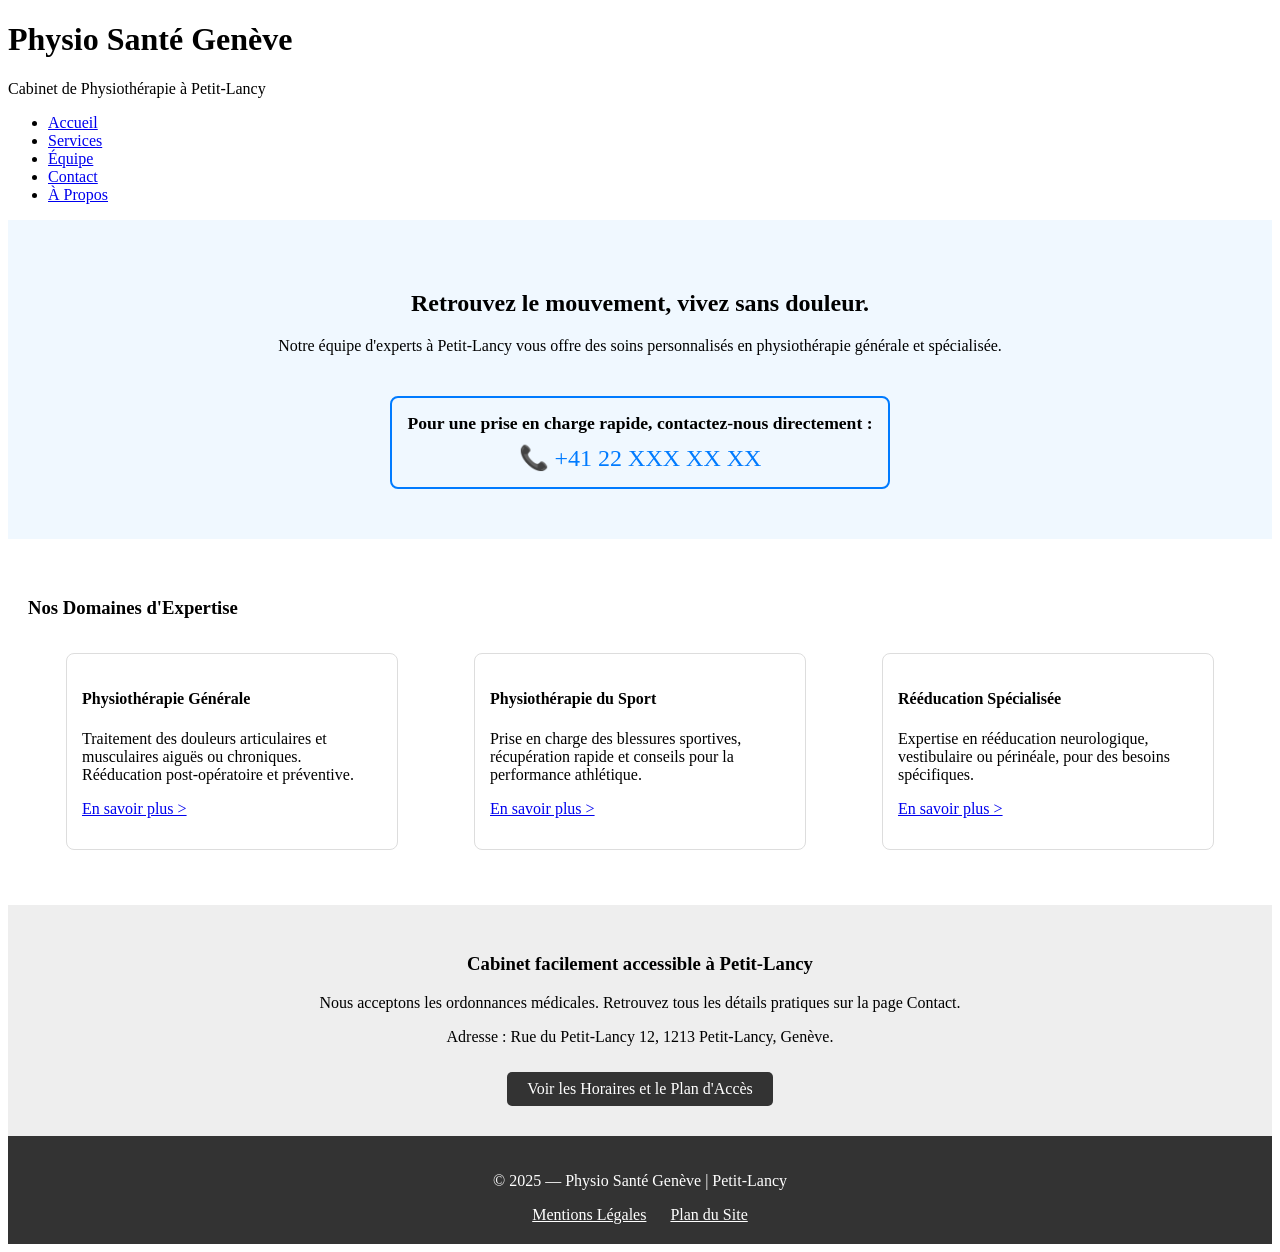
==== index.html @ c1d7fdf4 "création des première page" ====
<!DOCTYPE html>
<html lang="fr">
<head>
  <meta charset="utf-8" />
  <meta name="viewport" content="width=device-width,initial-scale=1" />
  <title>Cabinet Physiothérapie Petit-Lancy - Votre bien-être</title>
  <!-- Lier un fichier CSS : <link rel="stylesheet" href="styles.css"> -->
</head>
<body>
  <header>
    <div class="logo">
      <h1>Physio Santé Genève</h1>
      <p>Cabinet de Physiothérapie à Petit-Lancy</p>
    </div>
    <nav aria-label="Navigation principale">
      <ul>
        <li><a href="index.html">Accueil</a></li>
        <li><a href="services.html">Services</a></li>
        <li><a href="equipe.html">Équipe</a></li>
        <li><a href="contact.html">Contact</a></li>
        <li><a href="apropos.html">À Propos</a></li>
      </ul>
    </nav> 
  </header>

  <main>
    <!-- Section 1: Héro (Accroche principale et Contact) -->
    <section id="hero" style="background-color: #f0f8ff; padding: 50px 20px; text-align: center;">
      <h2>Retrouvez le mouvement, vivez sans douleur.</h2>
      <p>Notre équipe d'experts à Petit-Lancy vous offre des soins personnalisés en physiothérapie générale et spécialisée.</p>
      
      <!-- REMPLACEMENT DU CTA "Prendre RDV" par un appel téléphonique -->
      <div style="margin-top: 25px; border: 2px solid #007bff; padding: 15px; display: inline-block; border-radius: 8px;">
          <p style="margin: 0; font-size: 1.1em; font-weight: bold;">
              Pour une prise en charge rapide, contactez-nous directement :
          </p>
          <a href="tel:+4122XXXXXX" style="font-size: 1.5em; color: #007bff; text-decoration: none; display: block; margin-top: 10px;">
              📞 +41 22 XXX XX XX
          </a>
      </div>
    </section>
    
    <!-- Section 2: Brève Présentation des Services -->
    <section id="services-preview" style="padding: 40px 20px;">
      <h3>Nos Domaines d'Expertise</h3>
      <div class="services-list" style="display: flex; justify-content: space-around; flex-wrap: wrap;">
        
        <!-- Service 1: Physiothérapie Générale -->
        <article class="service-item" style="width: 300px; margin: 15px; border: 1px solid #ddd; padding: 15px; border-radius: 8px;">
          <h4>Physiothérapie Générale</h4>
          <p>Traitement des douleurs articulaires et musculaires aiguës ou chroniques. Rééducation post-opératoire et préventive.</p>
          <p><a href="services.html#general">En savoir plus &gt;</a></p>
        </article>
        
        <!-- Service 2: Thérapie Manuelle -->
        <article class="service-item" style="width: 300px; margin: 15px; border: 1px solid #ddd; padding: 15px; border-radius: 8px;">
          <h4>Physiothérapie du Sport</h4>
          <p>Prise en charge des blessures sportives, récupération rapide et conseils pour la performance athlétique.</p>
          <p><a href="services.html#sport">En savoir plus &gt;</a></p>
        </article>
        
        <!-- Service 3: Rééducation Spécialisée -->
        <article class="service-item" style="width: 300px; margin: 15px; border: 1px solid #ddd; padding: 15px; border-radius: 8px;">
          <h4>Rééducation Spécialisée</h4>
          <p>Expertise en rééducation neurologique, vestibulaire ou périnéale, pour des besoins spécifiques.</p>
          <p><a href="services.html#specialite">En savoir plus &gt;</a></p>
        </article>

      </div>
    </section>

    <!-- Section 3: Localisation et Contact Rapide -->
    <section id="location-cta" style="background-color: #eee; padding: 30px 20px; text-align: center;">
        <h3>Cabinet facilement accessible à Petit-Lancy</h3>
        <p>Nous acceptons les ordonnances médicales. Retrouvez tous les détails pratiques sur la page Contact.</p>
        <p>Adresse : Rue du Petit-Lancy 12, 1213 Petit-Lancy, Genève.</p>
        <!-- Le bouton redirige simplement vers la page Contact pour voir l'info -->
        <a href="contact.html" style="display: inline-block; padding: 8px 20px; background-color: #333; color: white; text-decoration: none; border-radius: 5px; margin-top: 10px;">
            Voir les Horaires et le Plan d'Accès
        </a>
    </section>

  </main>

  <footer style="padding: 20px; background-color: #333; color: white; text-align: center;">
    <p>&copy; 2025 — Physio Santé Genève | Petit-Lancy</p>
    <nav aria-label="Liens annexes">
        <a href="apropos.html" style="color: white; margin: 0 10px;">Mentions Légales</a>
        <a href="contact.html" style="color: white; margin: 0 10px;">Plan du Site</a>
    </nav>
  </footer>

  <!-- Ajouter des scripts si besoin : <script src="app.js"></script> -->
</body>
</html>
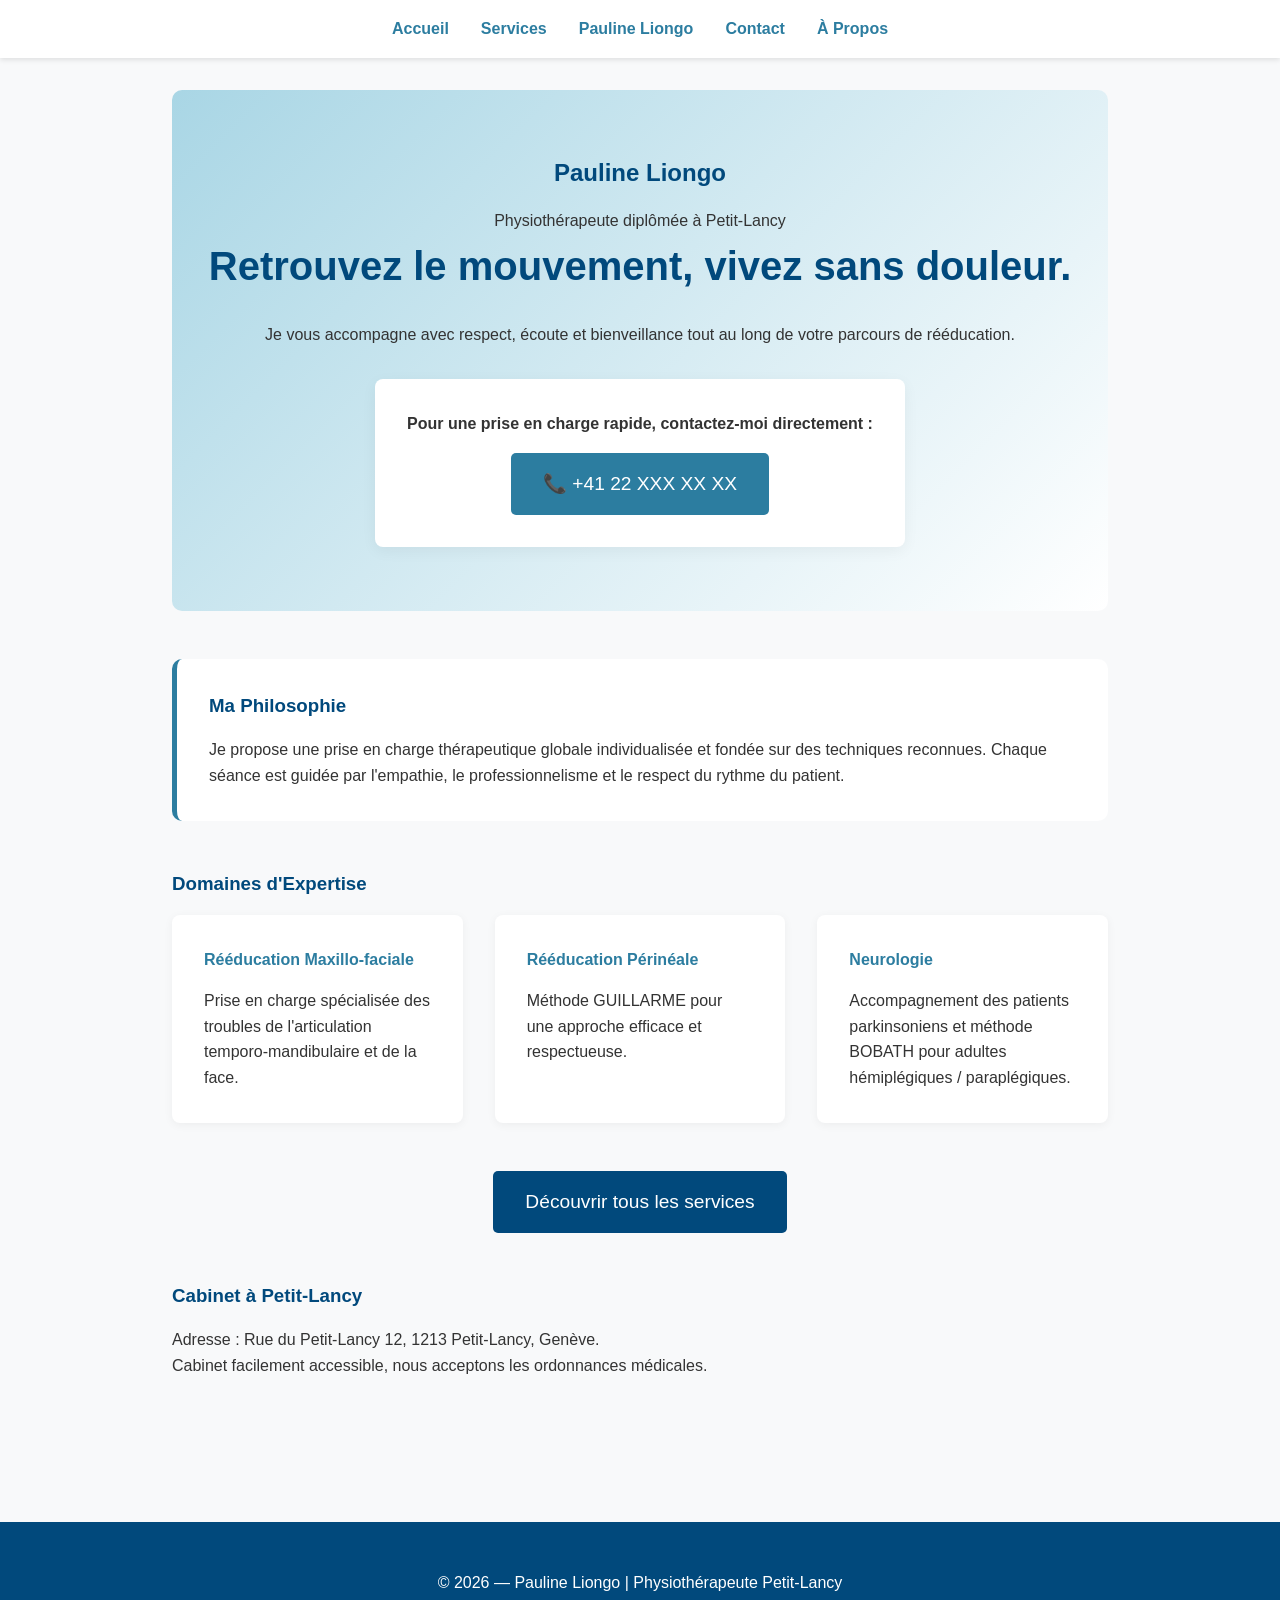
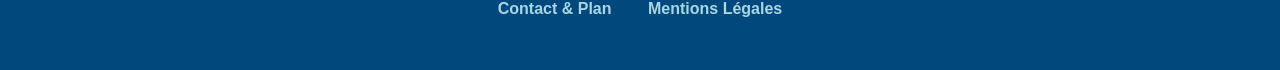
==== commit a7ac55dc: "amelioration du site et des pages" ====
--- a/index.html
+++ b/index.html
@@ -1,95 +1,76 @@
 <!DOCTYPE html>
 <html lang="fr">
 <head>
-  <meta charset="utf-8" />
-  <meta name="viewport" content="width=device-width,initial-scale=1" />
-  <title>Cabinet Physiothérapie Petit-Lancy - Votre bien-être</title>
-  <!-- Lier un fichier CSS : <link rel="stylesheet" href="styles.css"> -->
+    <meta charset="utf-8" />
+    <meta name="viewport" content="width=device-width,initial-scale=1" />
+    <title>Pauline Liongo - Physiothérapeute à Petit-Lancy</title>
+    <link rel="stylesheet" href="styles.css">
 </head>
 <body>
-  <header>
-    <div class="logo">
-      <h1>Physio Santé Genève</h1>
-      <p>Cabinet de Physiothérapie à Petit-Lancy</p>
-    </div>
-    <nav aria-label="Navigation principale">
-      <ul>
-        <li><a href="index.html">Accueil</a></li>
-        <li><a href="services.html">Services</a></li>
-        <li><a href="equipe.html">Équipe</a></li>
-        <li><a href="contact.html">Contact</a></li>
-        <li><a href="apropos.html">À Propos</a></li>
-      </ul>
-    </nav> 
-  </header>
+    <header>
+        <nav aria-label="Navigation principale">
+            <ul>
+                <li><a href="index.html">Accueil</a></li>
+                <li><a href="services.html">Services</a></li>
+                <li><a href="equipe.html">Pauline Liongo</a></li>
+                <li><a href="contact.html">Contact</a></li>
+                <li><a href="apropos.html">À Propos</a></li>
+            </ul>
+        </nav>
+    </header>
 
-  <main>
-    <!-- Section 1: Héro (Accroche principale et Contact) -->
-    <section id="hero" style="background-color: #f0f8ff; padding: 50px 20px; text-align: center;">
-      <h2>Retrouvez le mouvement, vivez sans douleur.</h2>
-      <p>Notre équipe d'experts à Petit-Lancy vous offre des soins personnalisés en physiothérapie générale et spécialisée.</p>
-      
-      <!-- REMPLACEMENT DU CTA "Prendre RDV" par un appel téléphonique -->
-      <div style="margin-top: 25px; border: 2px solid #007bff; padding: 15px; display: inline-block; border-radius: 8px;">
-          <p style="margin: 0; font-size: 1.1em; font-weight: bold;">
-              Pour une prise en charge rapide, contactez-nous directement :
-          </p>
-          <a href="tel:+4122XXXXXX" style="font-size: 1.5em; color: #007bff; text-decoration: none; display: block; margin-top: 10px;">
-              📞 +41 22 XXX XX XX
-          </a>
-      </div>
-    </section>
-    
-    <!-- Section 2: Brève Présentation des Services -->
-    <section id="services-preview" style="padding: 40px 20px;">
-      <h3>Nos Domaines d'Expertise</h3>
-      <div class="services-list" style="display: flex; justify-content: space-around; flex-wrap: wrap;">
-        
-        <!-- Service 1: Physiothérapie Générale -->
-        <article class="service-item" style="width: 300px; margin: 15px; border: 1px solid #ddd; padding: 15px; border-radius: 8px;">
-          <h4>Physiothérapie Générale</h4>
-          <p>Traitement des douleurs articulaires et musculaires aiguës ou chroniques. Rééducation post-opératoire et préventive.</p>
-          <p><a href="services.html#general">En savoir plus &gt;</a></p>
-        </article>
-        
-        <!-- Service 2: Thérapie Manuelle -->
-        <article class="service-item" style="width: 300px; margin: 15px; border: 1px solid #ddd; padding: 15px; border-radius: 8px;">
-          <h4>Physiothérapie du Sport</h4>
-          <p>Prise en charge des blessures sportives, récupération rapide et conseils pour la performance athlétique.</p>
-          <p><a href="services.html#sport">En savoir plus &gt;</a></p>
-        </article>
-        
-        <!-- Service 3: Rééducation Spécialisée -->
-        <article class="service-item" style="width: 300px; margin: 15px; border: 1px solid #ddd; padding: 15px; border-radius: 8px;">
-          <h4>Rééducation Spécialisée</h4>
-          <p>Expertise en rééducation neurologique, vestibulaire ou périnéale, pour des besoins spécifiques.</p>
-          <p><a href="services.html#specialite">En savoir plus &gt;</a></p>
-        </article>
+    <main>
+        <section class="hero">
+            <h1>Pauline Liongo</h1>
+            <p>Physiothérapeute diplômée à Petit-Lancy</p>
+            <h2>Retrouvez le mouvement, vivez sans douleur.</h2>
+            <p>Je vous accompagne avec respect, écoute et bienveillance tout au long de votre parcours de rééducation.</p>
+            
+            <div class="cta-box">
+                <p><strong>Pour une prise en charge rapide, contactez-moi directement :</strong></p>
+                <a href="tel:+4122XXXXXX" class="cta-button">📞 +41 22 XXX XX XX</a>
+            </div>
+        </section>
 
-      </div>
-    </section>
+        <section id="philosophy" class="philosophy-section">
+            <h3>Ma Philosophie</h3>
+            <p>Je propose une prise en charge thérapeutique globale individualisée et fondée sur des techniques reconnues. Chaque séance est guidée par l'empathie, le professionnelisme et le respect du rythme du patient.</p>
+        </section>
 
-    <!-- Section 3: Localisation et Contact Rapide -->
-    <section id="location-cta" style="background-color: #eee; padding: 30px 20px; text-align: center;">
-        <h3>Cabinet facilement accessible à Petit-Lancy</h3>
-        <p>Nous acceptons les ordonnances médicales. Retrouvez tous les détails pratiques sur la page Contact.</p>
-        <p>Adresse : Rue du Petit-Lancy 12, 1213 Petit-Lancy, Genève.</p>
-        <!-- Le bouton redirige simplement vers la page Contact pour voir l'info -->
-        <a href="contact.html" style="display: inline-block; padding: 8px 20px; background-color: #333; color: white; text-decoration: none; border-radius: 5px; margin-top: 10px;">
-            Voir les Horaires et le Plan d'Accès
-        </a>
-    </section>
+        <section id="services-preview">
+            <h3>Domaines d'Expertise</h3>
+            <div class="services-grid">
+                <article class="service-card">
+                    <h4>Rééducation Maxillo-faciale</h4>
+                    <p>Prise en charge spécialisée des troubles de l'articulation temporo-mandibulaire et de la face.</p>
+                </article>
+                <article class="service-card">
+                    <h4>Rééducation Périnéale</h4>
+                    <p>Méthode GUILLARME pour une approche efficace et respectueuse.</p>
+                </article>
+                <article class="service-card">
+                    <h4>Neurologie</h4>
+                    <p>Accompagnement des patients parkinsoniens et méthode BOBATH pour adultes hémiplégiques / paraplégiques.</p>
+                </article>
+            </div>
+            <div style="text-align: center; margin-top: 2rem;">
+                <a href="services.html" class="cta-button" style="background-color: var(--accent-color);">Découvrir tous les services</a>
+            </div>
+        </section>
 
-  </main>
+        <section id="location">
+            <h3>Cabinet à Petit-Lancy</h3>
+            <p>Adresse : Rue du Petit-Lancy 12, 1213 Petit-Lancy, Genève.</p>
+            <p>Cabinet facilement accessible, nous acceptons les ordonnances médicales.</p>
+        </section>
+    </main>
 
-  <footer style="padding: 20px; background-color: #333; color: white; text-align: center;">
-    <p>&copy; 2025 — Physio Santé Genève | Petit-Lancy</p>
-    <nav aria-label="Liens annexes">
-        <a href="apropos.html" style="color: white; margin: 0 10px;">Mentions Légales</a>
-        <a href="contact.html" style="color: white; margin: 0 10px;">Plan du Site</a>
-    </nav>
-  </footer>
-
-  <!-- Ajouter des scripts si besoin : <script src="app.js"></script> -->
+    <footer>
+        <p>&copy; 2026 — Pauline Liongo | Physiothérapeute Petit-Lancy</p>
+        <nav aria-label="Liens annexes">
+            <a href="contact.html">Contact & Plan</a>
+            <a href="apropos.html">Mentions Légales</a>
+        </nav>
+    </footer>
 </body>
-</html>+</html>
--- a/styles.css
+++ b/styles.css
@@ -0,0 +1,172 @@
+/* styles.css */
+:root {
+    --primary-color: #2c7da0;
+    --secondary-color: #a9d6e5;
+    --accent-color: #01497c;
+    --text-color: #333;
+    --bg-color: #f8f9fa;
+    --white: #ffffff;
+    --light-gray: #e9ecef;
+}
+
+* {
+    box-sizing: border-box;
+    margin: 0;
+    padding: 0;
+}
+
+body {
+    font-family: 'Segoe UI', Tahoma, Geneva, Verdana, sans-serif;
+    line-height: 1.6;
+    color: var(--text-color);
+    background-color: var(--bg-color);
+}
+
+header {
+    background-color: var(--white);
+    padding: 1rem 2rem;
+    box-shadow: 0 2px 5px rgba(0,0,0,0.1);
+    position: sticky;
+    top: 0;
+    z-index: 1000;
+}
+
+nav ul {
+    list-style: none;
+    display: flex;
+    justify-content: center;
+    gap: 2rem;
+}
+
+nav a {
+    text-decoration: none;
+    color: var(--primary-color);
+    font-weight: 600;
+    transition: color 0.3s ease;
+}
+
+nav a:hover {
+    color: var(--accent-color);
+}
+
+main {
+    padding: 2rem;
+    max-width: 1000px;
+    margin: 0 auto;
+}
+
+section {
+    margin-bottom: 3rem;
+}
+
+h1, h2, h3 {
+    color: var(--accent-color);
+    margin-bottom: 1rem;
+}
+
+.hero {
+    text-align: center;
+    padding: 4rem 2rem;
+    background: linear-gradient(135deg, var(--secondary-color), var(--white));
+    border-radius: 10px;
+    margin-bottom: 3rem;
+}
+
+.hero h2 {
+    font-size: 2.5rem;
+    margin-bottom: 1.5rem;
+}
+
+.cta-box {
+    margin-top: 2rem;
+    background-color: var(--white);
+    padding: 2rem;
+    border-radius: 8px;
+    box-shadow: 0 4px 15px rgba(0,0,0,0.05);
+    display: inline-block;
+}
+
+.cta-button {
+    display: inline-block;
+    padding: 1rem 2rem;
+    background-color: var(--primary-color);
+    color: var(--white);
+    text-decoration: none;
+    border-radius: 5px;
+    font-size: 1.2rem;
+    margin-top: 1rem;
+}
+
+.services-grid {
+    display: grid;
+    grid-template-columns: repeat(auto-fit, minmax(280px, 1fr));
+    gap: 2rem;
+}
+
+.service-card {
+    background: var(--white);
+    padding: 2rem;
+    border-radius: 8px;
+    box-shadow: 0 2px 10px rgba(0,0,0,0.05);
+    transition: transform 0.3s ease;
+}
+
+.service-card:hover {
+    transform: translateY(-5px);
+}
+
+.service-card h4 {
+    color: var(--primary-color);
+    margin-bottom: 1rem;
+}
+
+footer {
+    background-color: var(--accent-color);
+    color: var(--white);
+    text-align: center;
+    padding: 3rem 2rem;
+    margin-top: 4rem;
+}
+
+footer a {
+    color: var(--secondary-color);
+    text-decoration: none;
+    margin: 0 1rem;
+}
+
+.philosophy-section {
+    background-color: var(--white);
+    padding: 2rem;
+    border-radius: 10px;
+    border-left: 5px solid var(--primary-color);
+}
+
+.specialties-list {
+    list-style: none;
+}
+
+.specialties-list li {
+    padding: 0.5rem 0;
+    padding-left: 1.5rem;
+    position: relative;
+}
+
+.specialties-list li::before {
+    content: "✓";
+    position: absolute;
+    left: 0;
+    color: var(--primary-color);
+    font-weight: bold;
+}
+
+@media (max-width: 768px) {
+    nav ul {
+        flex-direction: column;
+        align-items: center;
+        gap: 1rem;
+    }
+    
+    .hero h2 {
+        font-size: 1.8rem;
+    }
+}
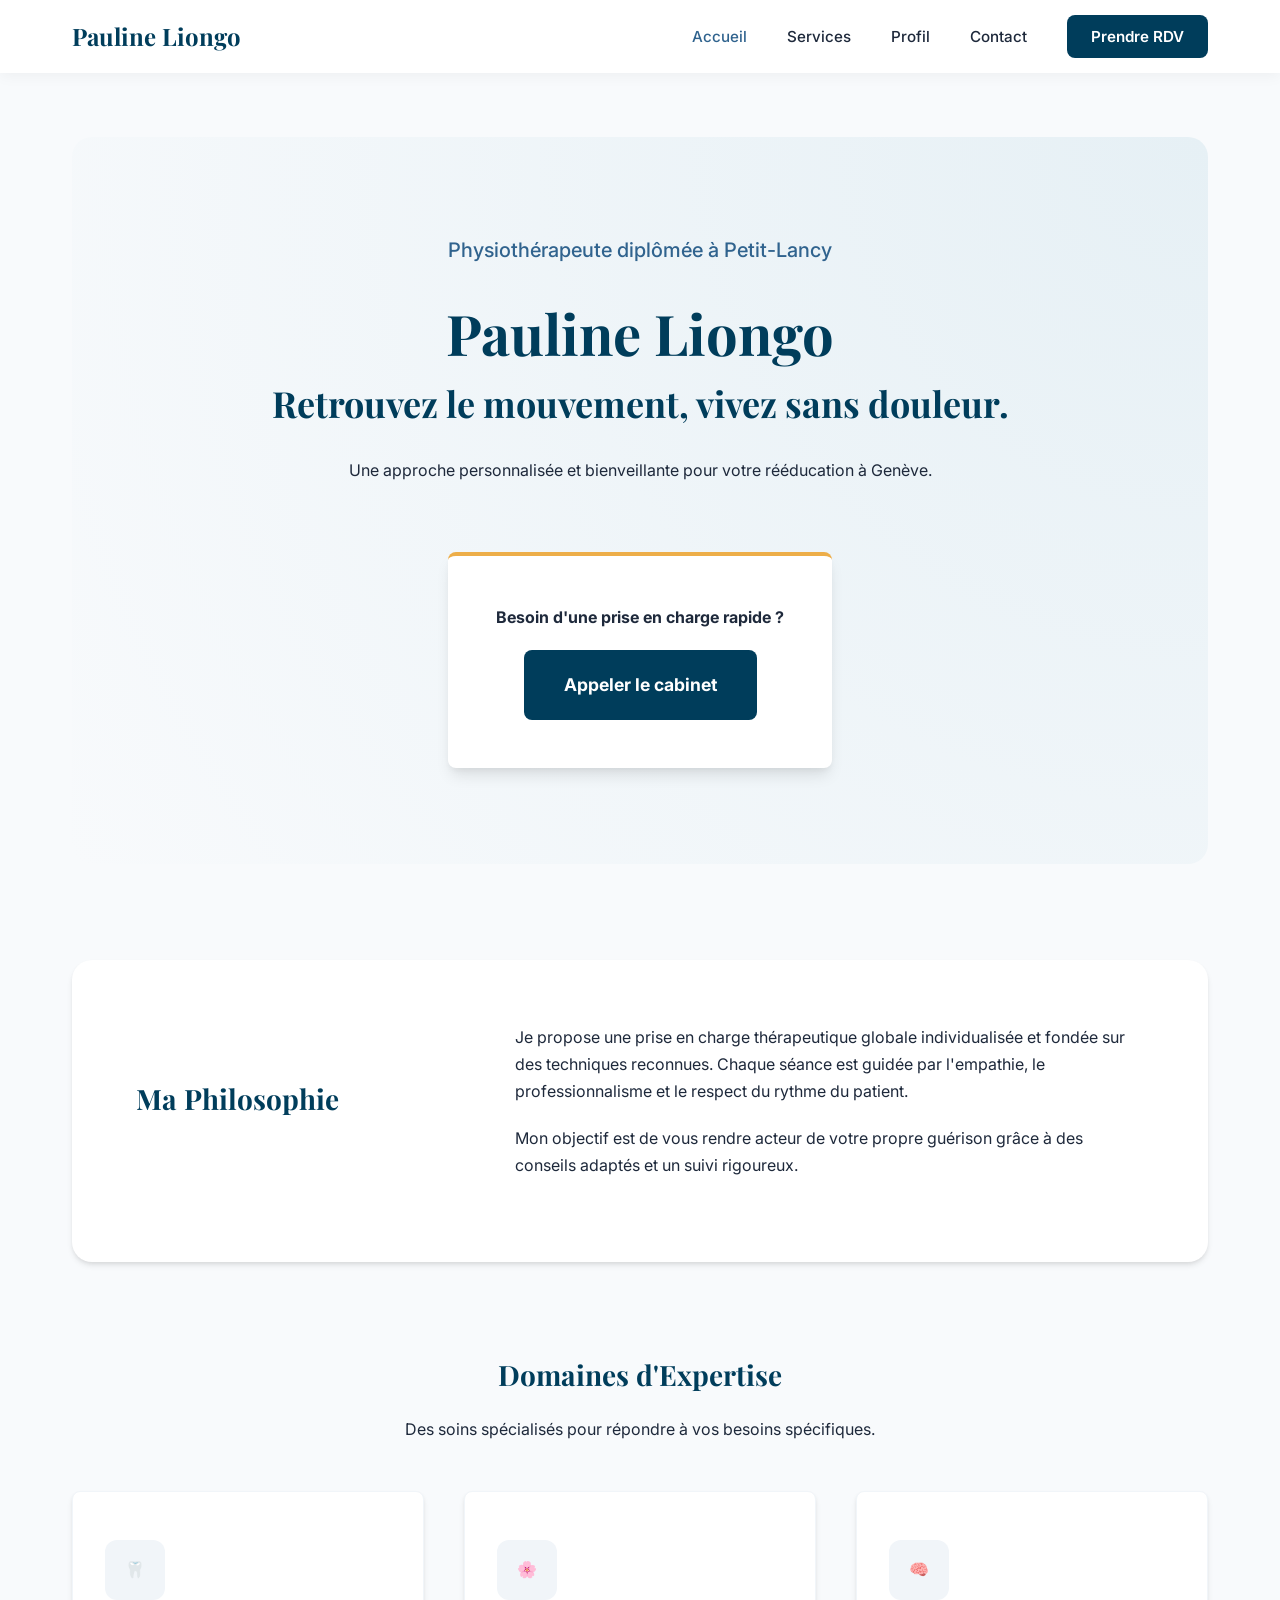
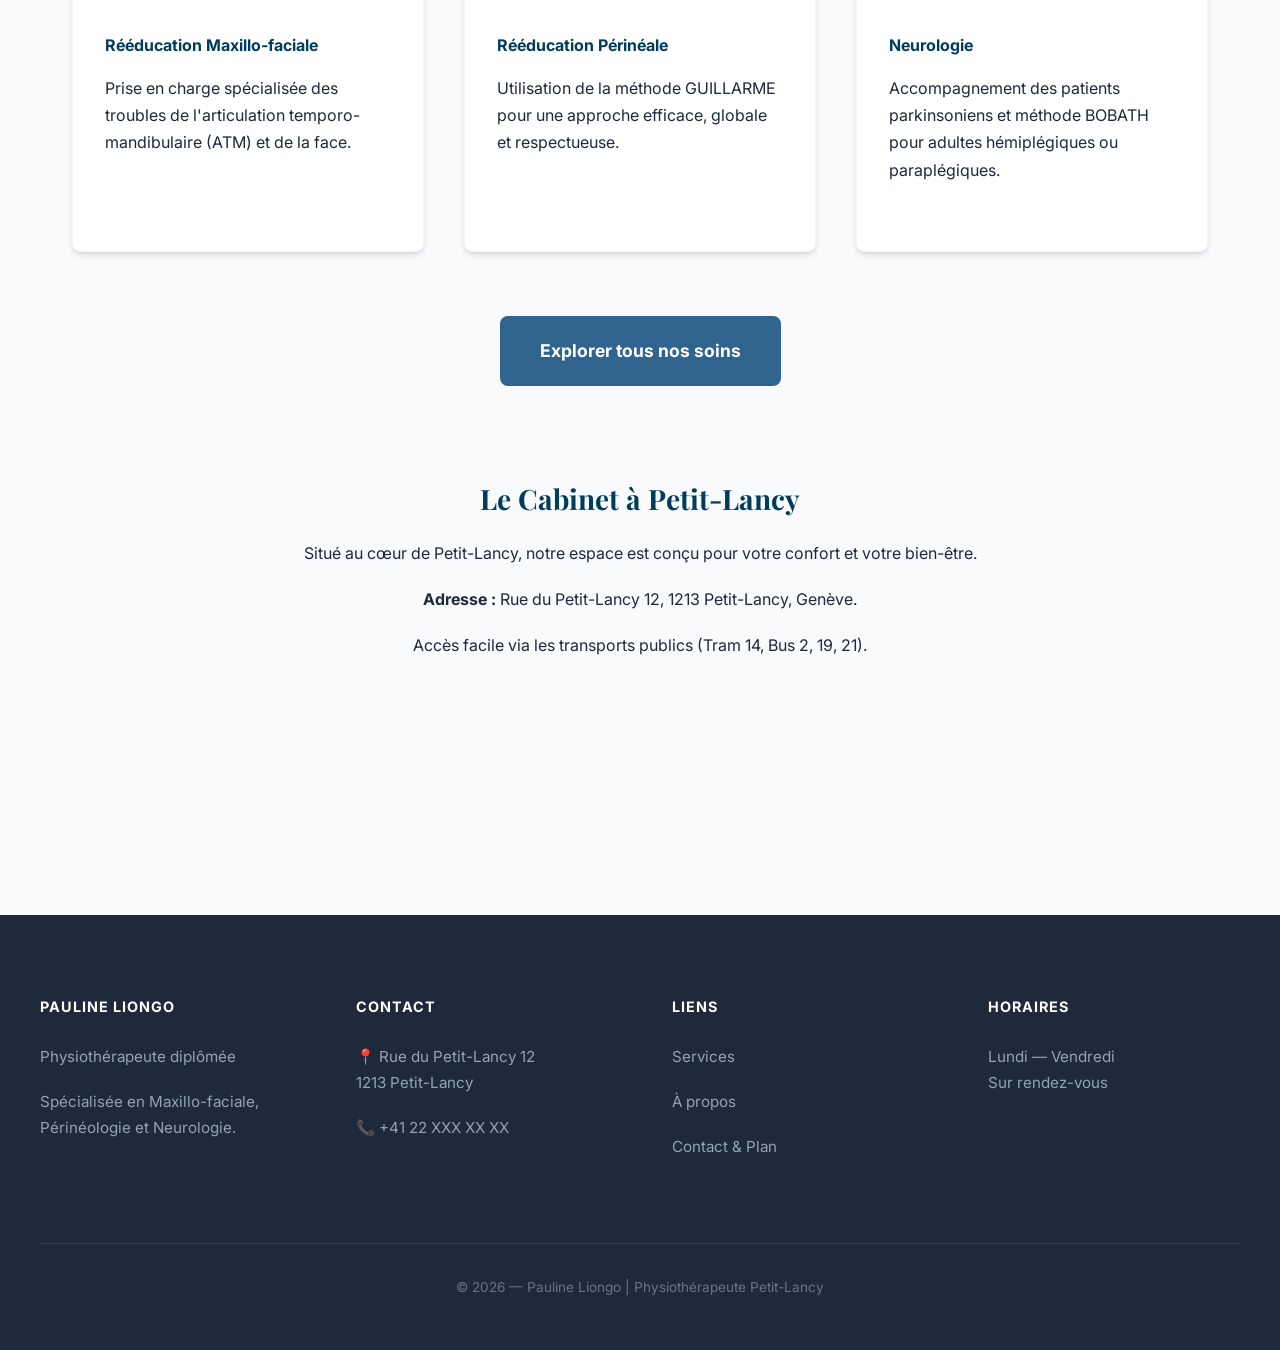
==== commit 77ac1651: "amelioration du style" ====
--- a/index.html
+++ b/index.html
@@ -8,69 +8,104 @@
 </head>
 <body>
     <header>
-        <nav aria-label="Navigation principale">
-            <ul>
-                <li><a href="index.html">Accueil</a></li>
-                <li><a href="services.html">Services</a></li>
-                <li><a href="equipe.html">Pauline Liongo</a></li>
-                <li><a href="contact.html">Contact</a></li>
-                <li><a href="apropos.html">À Propos</a></li>
-            </ul>
-        </nav>
+        <div class="nav-container">
+            <a href="index.html" class="logo">Pauline Liongo</a>
+            <nav aria-label="Navigation principale">
+                <ul>
+                    <li><a href="index.html" class="active">Accueil</a></li>
+                    <li><a href="services.html">Services</a></li>
+                    <li><a href="equipe.html">Profil</a></li>
+                    <li><a href="contact.html">Contact</a></li>
+                    <li><a href="contact.html" class="nav-cta">Prendre RDV</a></li>
+                </ul>
+            </nav>
+        </div>
     </header>
 
     <main>
         <section class="hero">
+            <p class="subtitle">Physiothérapeute diplômée à Petit-Lancy</p>
             <h1>Pauline Liongo</h1>
-            <p>Physiothérapeute diplômée à Petit-Lancy</p>
             <h2>Retrouvez le mouvement, vivez sans douleur.</h2>
-            <p>Je vous accompagne avec respect, écoute et bienveillance tout au long de votre parcours de rééducation.</p>
+            <p>Une approche personnalisée et bienveillante pour votre rééducation à Genève.</p>
             
             <div class="cta-box">
-                <p><strong>Pour une prise en charge rapide, contactez-moi directement :</strong></p>
-                <a href="tel:+4122XXXXXX" class="cta-button">📞 +41 22 XXX XX XX</a>
+                <p><strong>Besoin d'une prise en charge rapide ?</strong></p>
+                <a href="tel:+4122XXXXXX" class="cta-button">Appeler le cabinet</a>
             </div>
         </section>
 
         <section id="philosophy" class="philosophy-section">
-            <h3>Ma Philosophie</h3>
-            <p>Je propose une prise en charge thérapeutique globale individualisée et fondée sur des techniques reconnues. Chaque séance est guidée par l'empathie, le professionnelisme et le respect du rythme du patient.</p>
+            <div class="philosophy-title">
+                <h3>Ma Philosophie</h3>
+            </div>
+            <div class="philosophy-content">
+                <p>Je propose une prise en charge thérapeutique globale individualisée et fondée sur des techniques reconnues. Chaque séance est guidée par l'empathie, le professionnalisme et le respect du rythme du patient.</p>
+                <p>Mon objectif est de vous rendre acteur de votre propre guérison grâce à des conseils adaptés et un suivi rigoureux.</p>
+            </div>
         </section>
 
         <section id="services-preview">
-            <h3>Domaines d'Expertise</h3>
+            <div style="text-align: center; margin-bottom: 3rem;">
+                <h3>Domaines d'Expertise</h3>
+                <p>Des soins spécialisés pour répondre à vos besoins spécifiques.</p>
+            </div>
             <div class="services-grid">
                 <article class="service-card">
+                    <div class="icon">🦷</div>
                     <h4>Rééducation Maxillo-faciale</h4>
-                    <p>Prise en charge spécialisée des troubles de l'articulation temporo-mandibulaire et de la face.</p>
+                    <p>Prise en charge spécialisée des troubles de l'articulation temporo-mandibulaire (ATM) et de la face.</p>
                 </article>
                 <article class="service-card">
+                    <div class="icon">🌸</div>
                     <h4>Rééducation Périnéale</h4>
-                    <p>Méthode GUILLARME pour une approche efficace et respectueuse.</p>
+                    <p>Utilisation de la méthode GUILLARME pour une approche efficace, globale et respectueuse.</p>
                 </article>
                 <article class="service-card">
+                    <div class="icon">🧠</div>
                     <h4>Neurologie</h4>
-                    <p>Accompagnement des patients parkinsoniens et méthode BOBATH pour adultes hémiplégiques / paraplégiques.</p>
+                    <p>Accompagnement des patients parkinsoniens et méthode BOBATH pour adultes hémiplégiques ou paraplégiques.</p>
                 </article>
             </div>
-            <div style="text-align: center; margin-top: 2rem;">
-                <a href="services.html" class="cta-button" style="background-color: var(--accent-color);">Découvrir tous les services</a>
+            <div style="text-align: center; margin-top: 4rem;">
+                <a href="services.html" class="cta-button" style="background-color: var(--secondary-color);">Explorer tous nos soins</a>
             </div>
         </section>
 
-        <section id="location">
-            <h3>Cabinet à Petit-Lancy</h3>
-            <p>Adresse : Rue du Petit-Lancy 12, 1213 Petit-Lancy, Genève.</p>
-            <p>Cabinet facilement accessible, nous acceptons les ordonnances médicales.</p>
+        <section id="location" style="text-align: center;">
+            <h3>Le Cabinet à Petit-Lancy</h3>
+            <p>Situé au cœur de Petit-Lancy, notre espace est conçu pour votre confort et votre bien-être.</p>
+            <p><strong>Adresse :</strong> Rue du Petit-Lancy 12, 1213 Petit-Lancy, Genève.</p>
+            <p>Accès facile via les transports publics (Tram 14, Bus 2, 19, 21).</p>
         </section>
     </main>
 
     <footer>
-        <p>&copy; 2026 — Pauline Liongo | Physiothérapeute Petit-Lancy</p>
-        <nav aria-label="Liens annexes">
-            <a href="contact.html">Contact & Plan</a>
-            <a href="apropos.html">Mentions Légales</a>
-        </nav>
+        <div class="footer-content">
+            <div class="footer-section">
+                <h4>Pauline Liongo</h4>
+                <p>Physiothérapeute diplômée</p>
+                <p>Spécialisée en Maxillo-faciale, Périnéologie et Neurologie.</p>
+            </div>
+            <div class="footer-section">
+                <h4>Contact</h4>
+                <p>📍 Rue du Petit-Lancy 12<br>1213 Petit-Lancy</p>
+                <p>📞 <a href="tel:+4122XXXXXX">+41 22 XXX XX XX</a></p>
+            </div>
+            <div class="footer-section">
+                <h4>Liens</h4>
+                <p><a href="services.html">Services</a></p>
+                <p><a href="equipe.html">À propos</a></p>
+                <p><a href="contact.html">Contact & Plan</a></p>
+            </div>
+            <div class="footer-section">
+                <h4>Horaires</h4>
+                <p>Lundi — Vendredi<br>Sur rendez-vous</p>
+            </div>
+        </div>
+        <div class="footer-bottom">
+            <p>&copy; 2026 — Pauline Liongo | Physiothérapeute Petit-Lancy</p>
+        </div>
     </footer>
 </body>
 </html>
--- a/styles.css
+++ b/styles.css
@@ -1,12 +1,20 @@
-/* styles.css */
+/* styles.css - New Professional Design System */
+@import url('https://fonts.googleapis.com/css2?family=Inter:wght@300;400;500;600;700&family=Playfair+Display:ital,wght@0,400;0,700;1,400&display=swap');
+
 :root {
-    --primary-color: #2c7da0;
-    --secondary-color: #a9d6e5;
-    --accent-color: #01497c;
-    --text-color: #333;
-    --bg-color: #f8f9fa;
+    --primary-color: #003d5b;
+    --secondary-color: #30638e;
+    --accent-color: #edae49;
+    --text-color: #1e293b;
+    --bg-color: #f8fafc;
     --white: #ffffff;
-    --light-gray: #e9ecef;
+    --gray-100: #f1f5f9;
+    --gray-200: #e2e8f0;
+    --gray-800: #1e293b;
+    --shadow: 0 4px 6px -1px rgba(0, 0, 0, 0.1), 0 2px 4px -1px rgba(0, 0, 0, 0.06);
+    --shadow-lg: 0 10px 15px -3px rgba(0, 0, 0, 0.1), 0 4px 6px -2px rgba(0, 0, 0, 0.05);
+    --radius: 8px;
+    --transition: all 0.3s ease;
 }
 
 * {
@@ -16,157 +24,299 @@
 }
 
 body {
-    font-family: 'Segoe UI', Tahoma, Geneva, Verdana, sans-serif;
-    line-height: 1.6;
+    font-family: 'Inter', system-ui, -apple-system, sans-serif;
+    line-height: 1.7;
     color: var(--text-color);
     background-color: var(--bg-color);
-}
-
+    -webkit-font-smoothing: antialiased;
+}
+
+h1, h2, h3 {
+    font-family: 'Playfair Display', serif;
+    color: var(--primary-color);
+    line-height: 1.2;
+    margin-bottom: 1.5rem;
+}
+
+h1 { font-size: 3rem; }
+h2 { font-size: 2.25rem; }
+h3 { font-size: 1.75rem; }
+
+p { margin-bottom: 1.2rem; }
+
+/* --- Navigation --- */
 header {
-    background-color: var(--white);
-    padding: 1rem 2rem;
-    box-shadow: 0 2px 5px rgba(0,0,0,0.1);
+    background-color: rgba(255, 255, 255, 0.95);
+    backdrop-filter: blur(10px);
+    padding: 1rem 0;
+    box-shadow: 0 2px 15px rgba(0,0,0,0.05);
     position: sticky;
     top: 0;
     z-index: 1000;
 }
 
+.nav-container {
+    max-width: 1200px;
+    margin: 0 auto;
+    padding: 0 2rem;
+    display: flex;
+    justify-content: space-between;
+    align-items: center;
+}
+
+.logo {
+    font-family: 'Playfair Display', serif;
+    font-size: 1.5rem;
+    font-weight: 700;
+    color: var(--primary-color);
+    text-decoration: none;
+}
+
 nav ul {
     list-style: none;
     display: flex;
-    justify-content: center;
-    gap: 2rem;
+    align-items: center;
+    gap: 2.5rem;
 }
 
 nav a {
     text-decoration: none;
-    color: var(--primary-color);
+    color: var(--text-color);
+    font-weight: 500;
+    font-size: 0.95rem;
+    transition: var(--transition);
+}
+
+nav a:hover, nav a.active {
+    color: var(--secondary-color);
+}
+
+.nav-cta {
+    background-color: var(--primary-color);
+    color: var(--white);
+    padding: 0.75rem 1.5rem;
+    border-radius: var(--radius);
     font-weight: 600;
-    transition: color 0.3s ease;
-}
-
-nav a:hover {
-    color: var(--accent-color);
-}
-
+}
+
+.nav-cta:hover {
+    background-color: var(--secondary-color);
+    color: var(--white);
+    transform: translateY(-2px);
+}
+
+/* --- Main Layout --- */
 main {
-    padding: 2rem;
-    max-width: 1000px;
+    max-width: 1200px;
     margin: 0 auto;
+    padding: 4rem 2rem;
 }
 
 section {
-    margin-bottom: 3rem;
-}
-
-h1, h2, h3 {
-    color: var(--accent-color);
-    margin-bottom: 1rem;
-}
-
+    margin-bottom: 6rem;
+}
+
+/* --- Hero Section --- */
 .hero {
     text-align: center;
-    padding: 4rem 2rem;
-    background: linear-gradient(135deg, var(--secondary-color), var(--white));
-    border-radius: 10px;
-    margin-bottom: 3rem;
+    padding: 6rem 2rem;
+    background: radial-gradient(circle at top right, #e6f0f5, var(--bg-color));
+    border-radius: 20px;
+    margin-bottom: 6rem;
+}
+
+.hero h1 {
+    font-size: 3.5rem;
+    margin-bottom: 1rem;
+}
+
+.hero p.subtitle {
+    font-size: 1.25rem;
+    color: var(--secondary-color);
+    font-weight: 500;
+    margin-bottom: 2rem;
 }
 
 .hero h2 {
-    font-size: 2.5rem;
-    margin-bottom: 1.5rem;
-}
-
+    max-width: 800px;
+    margin: 0 auto 2rem;
+}
+
+/* --- Components --- */
 .cta-box {
-    margin-top: 2rem;
+    margin-top: 3rem;
     background-color: var(--white);
-    padding: 2rem;
-    border-radius: 8px;
-    box-shadow: 0 4px 15px rgba(0,0,0,0.05);
+    padding: 3rem;
+    border-radius: var(--radius);
+    box-shadow: var(--shadow-lg);
     display: inline-block;
+    border-top: 4px solid var(--accent-color);
 }
 
 .cta-button {
     display: inline-block;
-    padding: 1rem 2rem;
+    padding: 1.25rem 2.5rem;
     background-color: var(--primary-color);
     color: var(--white);
     text-decoration: none;
-    border-radius: 5px;
-    font-size: 1.2rem;
-    margin-top: 1rem;
+    border-radius: var(--radius);
+    font-weight: 700;
+    font-size: 1.1rem;
+    transition: var(--transition);
+    border: none;
+    cursor: pointer;
+}
+
+.cta-button:hover {
+    background-color: var(--secondary-color);
+    transform: translateY(-3px);
+    box-shadow: 0 10px 20px rgba(0,0,0,0.1);
 }
 
 .services-grid {
     display: grid;
-    grid-template-columns: repeat(auto-fit, minmax(280px, 1fr));
-    gap: 2rem;
+    grid-template-columns: repeat(auto-fit, minmax(320px, 1fr));
+    gap: 2.5rem;
 }
 
 .service-card {
     background: var(--white);
-    padding: 2rem;
-    border-radius: 8px;
-    box-shadow: 0 2px 10px rgba(0,0,0,0.05);
-    transition: transform 0.3s ease;
+    padding: 3rem 2rem;
+    border-radius: var(--radius);
+    box-shadow: var(--shadow);
+    transition: var(--transition);
+    border: 1px solid var(--gray-100);
 }
 
 .service-card:hover {
-    transform: translateY(-5px);
-}
-
-.service-card h4 {
+    transform: translateY(-10px);
+    box-shadow: var(--shadow-lg);
+    border-color: var(--secondary-color);
+}
+
+.service-card .icon {
+    width: 60px;
+    height: 60px;
+    background-color: var(--gray-100);
+    border-radius: 12px;
+    display: flex;
+    align-items: center;
+    justify-content: center;
+    margin-bottom: 2rem;
     color: var(--primary-color);
+}
+
+.service-card h3, .service-card h4 {
     margin-bottom: 1rem;
-}
-
-footer {
-    background-color: var(--accent-color);
-    color: var(--white);
-    text-align: center;
-    padding: 3rem 2rem;
-    margin-top: 4rem;
-}
-
-footer a {
-    color: var(--secondary-color);
-    text-decoration: none;
-    margin: 0 1rem;
-}
-
+    font-family: 'Inter', sans-serif;
+    font-weight: 700;
+    color: var(--primary-color);
+}
+
+/* --- Lists --- */
+.specialties-list {
+    list-style: none;
+}
+
+.specialties-list li {
+    padding: 0.75rem 0;
+    padding-left: 2rem;
+    position: relative;
+    border-bottom: 1px solid var(--gray-100);
+}
+
+.specialties-list li:last-child {
+    border-bottom: none;
+}
+
+.specialties-list li::before {
+    content: "→";
+    position: absolute;
+    left: 0;
+    color: var(--accent-color);
+    font-weight: bold;
+}
+
+/* --- Philosophy --- */
 .philosophy-section {
     background-color: var(--white);
-    padding: 2rem;
-    border-radius: 10px;
-    border-left: 5px solid var(--primary-color);
-}
-
-.specialties-list {
-    list-style: none;
-}
-
-.specialties-list li {
-    padding: 0.5rem 0;
-    padding-left: 1.5rem;
-    position: relative;
-}
-
-.specialties-list li::before {
-    content: "✓";
-    position: absolute;
-    left: 0;
-    color: var(--primary-color);
-    font-weight: bold;
-}
-
+    padding: 4rem;
+    border-radius: 20px;
+    box-shadow: var(--shadow);
+    display: grid;
+    grid-template-columns: 1fr 2fr;
+    gap: 4rem;
+    align-items: center;
+}
+
+@media (max-width: 900px) {
+    .philosophy-section {
+        grid-template-columns: 1fr;
+        padding: 2.5rem;
+        gap: 2rem;
+    }
+}
+
+/* --- Footer --- */
+footer {
+    background-color: var(--gray-800);
+    color: var(--white);
+    padding: 5rem 2rem 2rem;
+    margin-top: 6rem;
+}
+
+.footer-content {
+    max-width: 1200px;
+    margin: 0 auto;
+    display: grid;
+    grid-template-columns: repeat(auto-fit, minmax(250px, 1fr));
+    gap: 4rem;
+    margin-bottom: 4rem;
+}
+
+.footer-section h4 {
+    color: var(--white);
+    font-family: 'Inter', sans-serif;
+    font-weight: 700;
+    margin-bottom: 1.5rem;
+    text-transform: uppercase;
+    font-size: 0.9rem;
+    letter-spacing: 1px;
+}
+
+.footer-section p, .footer-section a {
+    color: #94a3b8;
+    text-decoration: none;
+    font-size: 0.95rem;
+}
+
+.footer-section a:hover {
+    color: var(--white);
+}
+
+.footer-bottom {
+    max-width: 1200px;
+    margin: 0 auto;
+    padding-top: 2rem;
+    border-top: 1px solid #334155;
+    text-align: center;
+    color: #64748b;
+    font-size: 0.85rem;
+}
+
+/* --- Mobile Responsiveness --- */
 @media (max-width: 768px) {
+    h1 { font-size: 2.5rem; }
+    .hero { padding: 4rem 1rem; }
+    .hero h1 { font-size: 2.8rem; }
+    
     nav ul {
+        display: none; /* Simplification for now, would normally add a hamburger */
+    }
+    
+    .nav-container {
+        justify-content: center;
         flex-direction: column;
-        align-items: center;
         gap: 1rem;
     }
-    
-    .hero h2 {
-        font-size: 1.8rem;
-    }
-}
+}
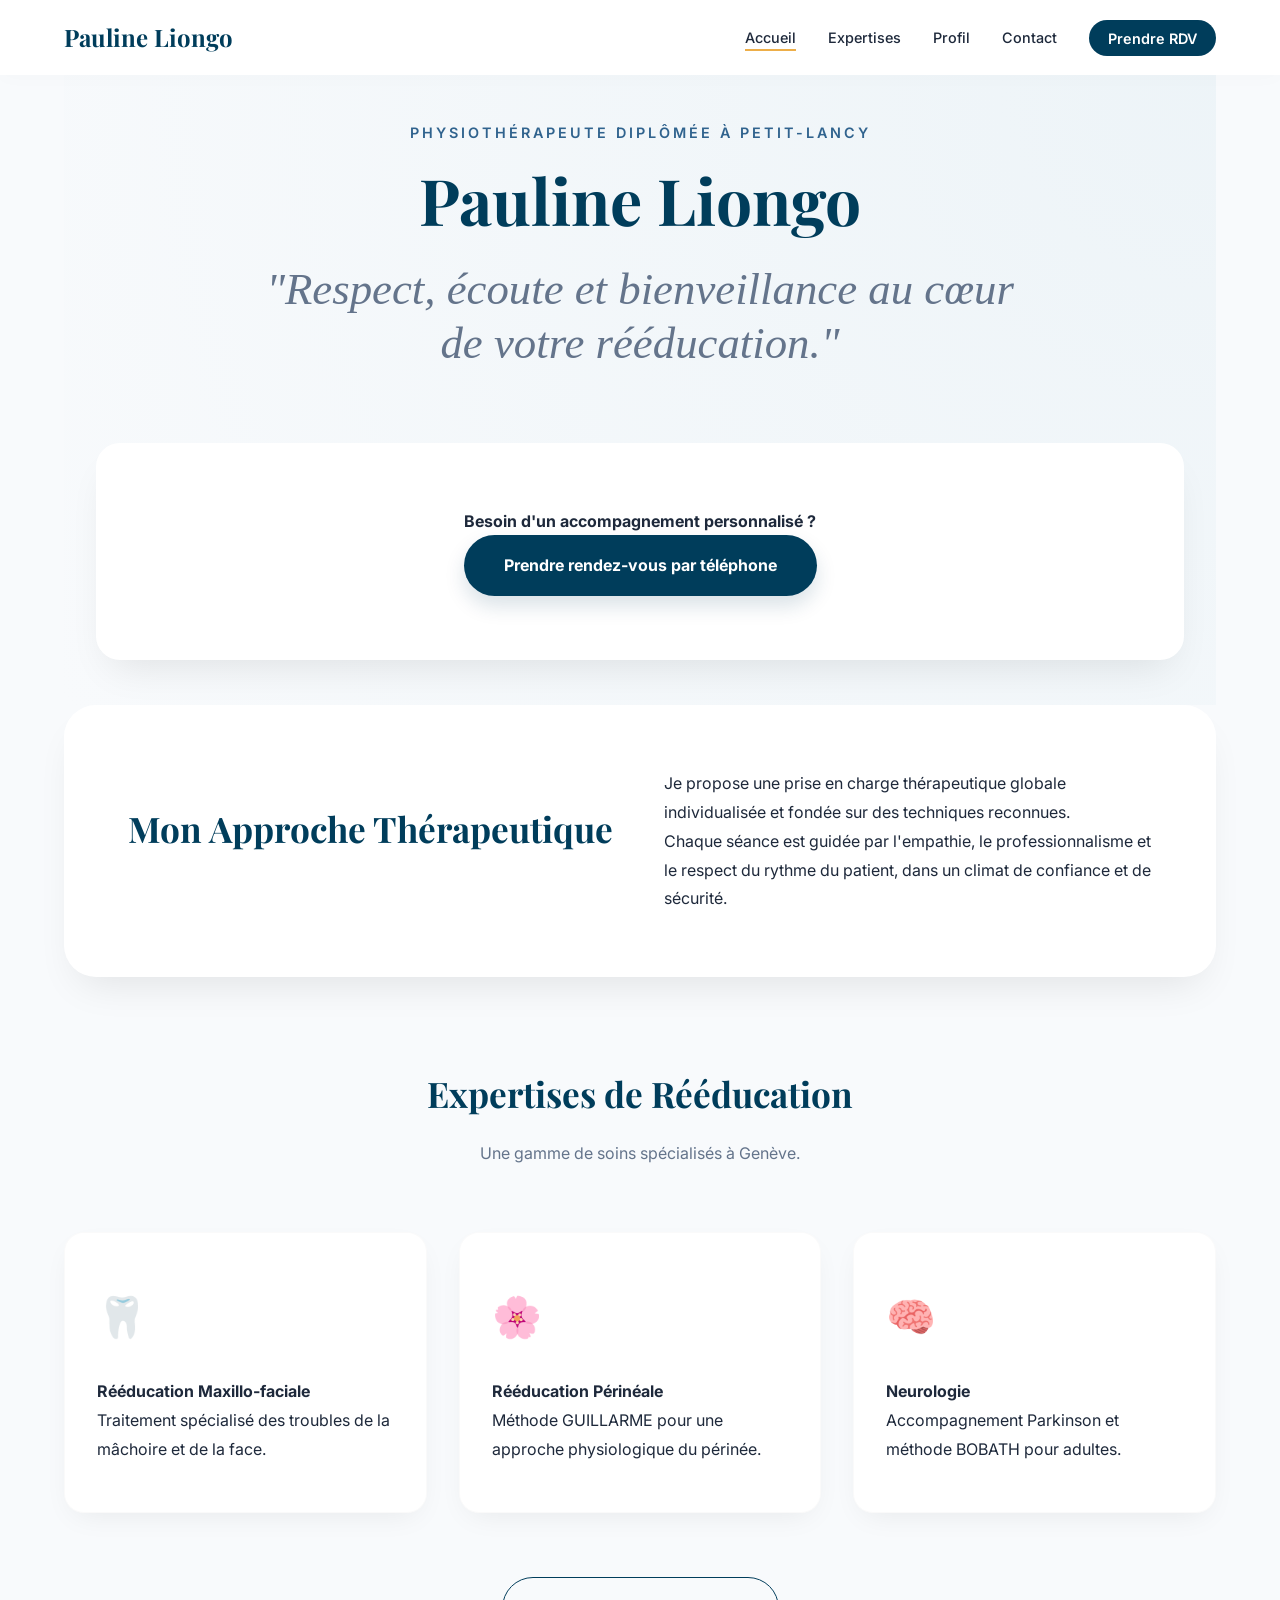
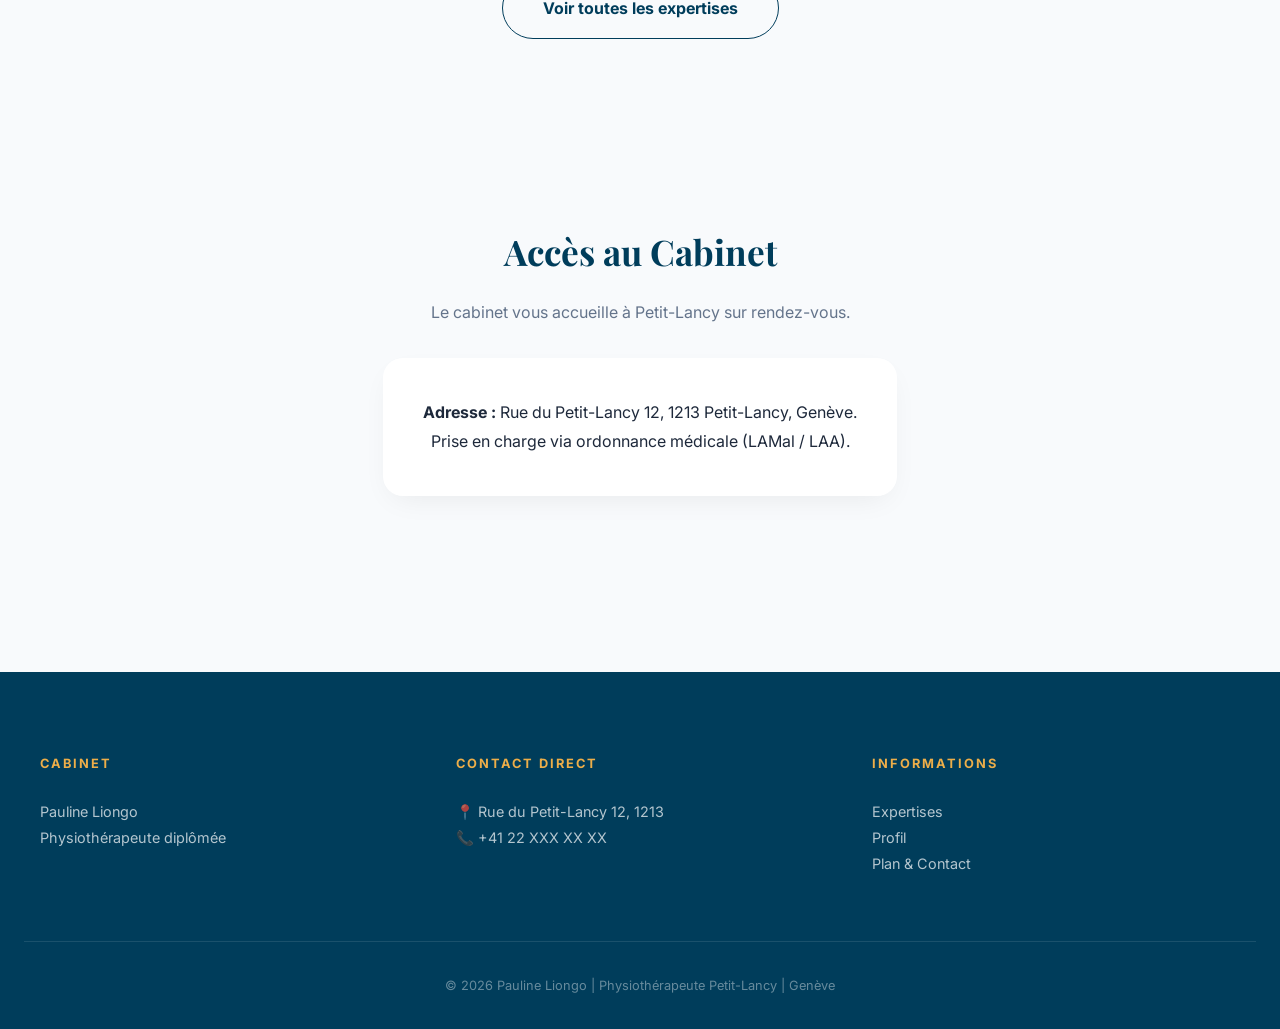
==== commit a479f50a: "amelioration de la page avec seo optiomisation et responsive" ====
--- a/index.html
+++ b/index.html
@@ -3,17 +3,66 @@
 <head>
     <meta charset="utf-8" />
     <meta name="viewport" content="width=device-width,initial-scale=1" />
-    <title>Pauline Liongo - Physiothérapeute à Petit-Lancy</title>
+    
+    <!-- SEO Primaire -->
+    <title>Pauline Liongo | Physiothérapeute à Petit-Lancy, Genève</title>
+    <meta name="description" content="Pauline Liongo, physiothérapeute diplômée à Petit-Lancy. Spécialisée en rééducation maxillo-faciale, périnéale (méthode GUILLARME) et neurologie (BOBATH, Parkinson)." />
+    <meta name="keywords" content="physiothérapeute, Petit-Lancy, Genève, rééducation maxillo-faciale, périnée, méthode GUILLARME, Parkinson, BOBATH, orthopédie, Pauline Liongo" />
+    <link rel="canonical" href="https://votre-site.ch/index.html" />
+
+    <!-- Open Graph (Réseaux Sociaux) -->
+    <meta property="og:type" content="website" />
+    <meta property="og:title" content="Pauline Liongo - Physiothérapeute à Petit-Lancy" />
+    <meta property="og:description" content="Rééducation spécialisée (Maxillo-faciale, Périnéale, Neurologie) avec une approche humaine et bienveillante." />
+    <meta property="og:url" content="https://votre-site.ch/index.html" />
+    <meta property="og:site_name" content="Cabinet de Physiothérapie Pauline Liongo" />
+
+    <!-- Favicon -->
+    <link rel="icon" type="image/png" href="favicon.png" />
+
     <link rel="stylesheet" href="styles.css">
+
+    <!-- Données Structurées (Google) -->
+    <script type="application/ld+json">
+    {
+      "@context": "https://schema.org",
+      "@type": "Physician",
+      "name": "Pauline Liongo",
+      "image": "https://votre-site.ch/logo.png",
+      "description": "Physiothérapeute diplômée spécialisée en maxillo-faciale et rééducation périnéale.",
+      "address": {
+        "@type": "PostalAddress",
+        "streetAddress": "Rue du Petit-Lancy 12",
+        "addressLocality": "Petit-Lancy",
+        "postalCode": "1213",
+        "addressCountry": "CH"
+      },
+      "geo": {
+        "@type": "GeoCoordinates",
+        "latitude": 46.1912,
+        "longitude": 6.1132
+      },
+      "url": "https://votre-site.ch",
+      "telephone": "+4122XXXXXX",
+      "openingHoursSpecification": [
+        {
+          "@type": "OpeningHoursSpecification",
+          "dayOfWeek": ["Monday", "Tuesday", "Wednesday", "Thursday", "Friday"],
+          "opens": "08:00",
+          "closes": "18:00"
+        }
+      ]
+    }
+    </script>
 </head>
 <body>
     <header>
         <div class="nav-container">
-            <a href="index.html" class="logo">Pauline Liongo</a>
+            <a href="index.html" class="logo" aria-label="Accueil Pauline Liongo">Pauline Liongo</a>
             <nav aria-label="Navigation principale">
                 <ul>
                     <li><a href="index.html" class="active">Accueil</a></li>
-                    <li><a href="services.html">Services</a></li>
+                    <li><a href="services.html">Expertises</a></li>
                     <li><a href="equipe.html">Profil</a></li>
                     <li><a href="contact.html">Contact</a></li>
                     <li><a href="contact.html" class="nav-cta">Prendre RDV</a></li>
@@ -26,86 +75,96 @@
         <section class="hero">
             <p class="subtitle">Physiothérapeute diplômée à Petit-Lancy</p>
             <h1>Pauline Liongo</h1>
-            <h2>Retrouvez le mouvement, vivez sans douleur.</h2>
-            <p>Une approche personnalisée et bienveillante pour votre rééducation à Genève.</p>
+            <h2>"Respect, écoute et bienveillance au cœur de votre rééducation."</h2>
             
-            <div class="cta-box">
-                <p><strong>Besoin d'une prise en charge rapide ?</strong></p>
-                <a href="tel:+4122XXXXXX" class="cta-button">Appeler le cabinet</a>
+            <div class="cta-box reveal">
+                <p><strong>Besoin d'un accompagnement personnalisé ?</strong></p>
+                <a href="tel:+4122XXXXXX" class="cta-button" aria-label="Appeler pour un rendez-vous">Prendre rendez-vous par téléphone</a>
             </div>
         </section>
 
-        <section id="philosophy" class="philosophy-section">
+        <section id="philosophy" class="philosophy-section reveal">
             <div class="philosophy-title">
-                <h3>Ma Philosophie</h3>
+                <h3>Mon Approche Thérapeutique</h3>
             </div>
             <div class="philosophy-content">
-                <p>Je propose une prise en charge thérapeutique globale individualisée et fondée sur des techniques reconnues. Chaque séance est guidée par l'empathie, le professionnalisme et le respect du rythme du patient.</p>
-                <p>Mon objectif est de vous rendre acteur de votre propre guérison grâce à des conseils adaptés et un suivi rigoureux.</p>
+                <p>Je propose une prise en charge thérapeutique globale individualisée et fondée sur des techniques reconnues.</p>
+                <p>Chaque séance est guidée par l'empathie, le professionnalisme et le respect du rythme du patient, dans un climat de confiance et de sécurité.</p>
             </div>
         </section>
 
         <section id="services-preview">
-            <div style="text-align: center; margin-bottom: 3rem;">
-                <h3>Domaines d'Expertise</h3>
-                <p>Des soins spécialisés pour répondre à vos besoins spécifiques.</p>
+            <div style="text-align: center; margin-bottom: 4rem;" class="reveal">
+                <h3>Expertises de Rééducation</h3>
+                <p style="color: var(--text-light);">Une gamme de soins spécialisés à Genève.</p>
             </div>
             <div class="services-grid">
-                <article class="service-card">
-                    <div class="icon">🦷</div>
+                <article class="service-card reveal">
+                    <span class="icon" role="img" aria-label="Icône mâchoire">🦷</span>
                     <h4>Rééducation Maxillo-faciale</h4>
-                    <p>Prise en charge spécialisée des troubles de l'articulation temporo-mandibulaire (ATM) et de la face.</p>
+                    <p>Traitement spécialisé des troubles de la mâchoire et de la face.</p>
                 </article>
-                <article class="service-card">
-                    <div class="icon">🌸</div>
+                <article class="service-card reveal">
+                    <span class="icon" role="img" aria-label="Icône fleur">🌸</span>
                     <h4>Rééducation Périnéale</h4>
-                    <p>Utilisation de la méthode GUILLARME pour une approche efficace, globale et respectueuse.</p>
+                    <p>Méthode GUILLARME pour une approche physiologique du périnée.</p>
                 </article>
-                <article class="service-card">
-                    <div class="icon">🧠</div>
+                <article class="service-card reveal">
+                    <span class="icon" role="img" aria-label="Icône cerveau">🧠</span>
                     <h4>Neurologie</h4>
-                    <p>Accompagnement des patients parkinsoniens et méthode BOBATH pour adultes hémiplégiques ou paraplégiques.</p>
+                    <p>Accompagnement Parkinson et méthode BOBATH pour adultes.</p>
                 </article>
             </div>
-            <div style="text-align: center; margin-top: 4rem;">
-                <a href="services.html" class="cta-button" style="background-color: var(--secondary-color);">Explorer tous nos soins</a>
+            <div style="text-align: center; margin-top: 4rem;" class="reveal">
+                <a href="services.html" class="cta-button" style="background-color: transparent; color: var(--primary); border: 1.5px solid var(--primary); box-shadow: none;">Voir toutes les expertises</a>
             </div>
         </section>
 
-        <section id="location" style="text-align: center;">
-            <h3>Le Cabinet à Petit-Lancy</h3>
-            <p>Situé au cœur de Petit-Lancy, notre espace est conçu pour votre confort et votre bien-être.</p>
-            <p><strong>Adresse :</strong> Rue du Petit-Lancy 12, 1213 Petit-Lancy, Genève.</p>
-            <p>Accès facile via les transports publics (Tram 14, Bus 2, 19, 21).</p>
+        <section id="location" style="text-align: center;" class="reveal">
+            <h3>Accès au Cabinet</h3>
+            <p style="color: var(--text-light); margin-bottom: 2rem;">Le cabinet vous accueille à Petit-Lancy sur rendez-vous.</p>
+            <div style="background: var(--white); padding: 2.5rem; border-radius: 20px; box-shadow: var(--shadow-md); display: inline-block; max-width: 100%;">
+                <p><strong>Adresse :</strong> Rue du Petit-Lancy 12, 1213 Petit-Lancy, Genève.</p>
+                <p>Prise en charge via ordonnance médicale (LAMal / LAA).</p>
+            </div>
         </section>
     </main>
 
     <footer>
         <div class="footer-content">
             <div class="footer-section">
-                <h4>Pauline Liongo</h4>
+                <h4>Cabinet</h4>
+                <p>Pauline Liongo</p>
                 <p>Physiothérapeute diplômée</p>
-                <p>Spécialisée en Maxillo-faciale, Périnéologie et Neurologie.</p>
             </div>
             <div class="footer-section">
-                <h4>Contact</h4>
-                <p>📍 Rue du Petit-Lancy 12<br>1213 Petit-Lancy</p>
-                <p>📞 <a href="tel:+4122XXXXXX">+41 22 XXX XX XX</a></p>
+                <h4>Contact Direct</h4>
+                <p>📍 Rue du Petit-Lancy 12, 1213</p>
+                <p>📞 <a href="tel:+4122XXXXXX" aria-label="Téléphone cabinet">+41 22 XXX XX XX</a></p>
             </div>
             <div class="footer-section">
-                <h4>Liens</h4>
-                <p><a href="services.html">Services</a></p>
-                <p><a href="equipe.html">À propos</a></p>
-                <p><a href="contact.html">Contact & Plan</a></p>
-            </div>
-            <div class="footer-section">
-                <h4>Horaires</h4>
-                <p>Lundi — Vendredi<br>Sur rendez-vous</p>
+                <h4>Informations</h4>
+                <p><a href="services.html">Expertises</a></p>
+                <p><a href="equipe.html">Profil</a></p>
+                <p><a href="contact.html">Plan & Contact</a></p>
             </div>
         </div>
         <div class="footer-bottom">
-            <p>&copy; 2026 — Pauline Liongo | Physiothérapeute Petit-Lancy</p>
+            <p>&copy; 2026 Pauline Liongo | Physiothérapeute Petit-Lancy | Genève</p>
         </div>
     </footer>
+
+    <script>
+        const observer = new IntersectionObserver((entries) => {
+            entries.forEach(entry => {
+                if (entry.isIntersecting) entry.target.style.opacity = "1";
+            });
+        }, { threshold: 0.1 });
+        document.querySelectorAll('.reveal').forEach(el => {
+            el.style.opacity = "0";
+            el.style.transition = "opacity 1s ease-out, transform 1s ease-out";
+            observer.observe(el);
+        });
+    </script>
 </body>
 </html>
--- a/styles.css
+++ b/styles.css
@@ -1,20 +1,21 @@
-/* styles.css - New Professional Design System */
+/* styles.css - Ultra-Professional, Elegant & Fully Responsive */
 @import url('https://fonts.googleapis.com/css2?family=Inter:wght@300;400;500;600;700&family=Playfair+Display:ital,wght@0,400;0,700;1,400&display=swap');
 
 :root {
-    --primary-color: #003d5b;
-    --secondary-color: #30638e;
-    --accent-color: #edae49;
-    --text-color: #1e293b;
-    --bg-color: #f8fafc;
+    --primary: #003d5b;
+    --primary-light: #005a85;
+    --secondary: #30638e;
+    --accent: #edae49;
+    --accent-soft: rgba(237, 174, 73, 0.1);
+    --text: #1e293b;
+    --text-light: #64748b;
+    --bg: #f8fafc;
     --white: #ffffff;
-    --gray-100: #f1f5f9;
-    --gray-200: #e2e8f0;
-    --gray-800: #1e293b;
-    --shadow: 0 4px 6px -1px rgba(0, 0, 0, 0.1), 0 2px 4px -1px rgba(0, 0, 0, 0.06);
-    --shadow-lg: 0 10px 15px -3px rgba(0, 0, 0, 0.1), 0 4px 6px -2px rgba(0, 0, 0, 0.05);
-    --radius: 8px;
-    --transition: all 0.3s ease;
+    --shadow-sm: 0 1px 3px rgba(0,0,0,0.12);
+    --shadow-md: 0 10px 30px -10px rgba(0,0,0,0.08);
+    --shadow-lg: 0 20px 40px -15px rgba(0,0,0,0.1);
+    --radius: 12px;
+    --transition: all 0.5s cubic-bezier(0.4, 0, 0.2, 1);
 }
 
 * {
@@ -23,33 +24,48 @@
     padding: 0;
 }
 
+html {
+    scroll-behavior: smooth;
+    font-size: 16px; /* Base for rem */
+}
+
 body {
     font-family: 'Inter', system-ui, -apple-system, sans-serif;
-    line-height: 1.7;
-    color: var(--text-color);
-    background-color: var(--bg-color);
+    line-height: 1.8;
+    color: var(--text);
+    background-color: var(--bg);
+    overflow-x: hidden;
     -webkit-font-smoothing: antialiased;
 }
 
-h1, h2, h3 {
-    font-family: 'Playfair Display', serif;
-    color: var(--primary-color);
-    line-height: 1.2;
-    margin-bottom: 1.5rem;
-}
-
-h1 { font-size: 3rem; }
-h2 { font-size: 2.25rem; }
-h3 { font-size: 1.75rem; }
-
-p { margin-bottom: 1.2rem; }
+/* --- Animations --- */
+@keyframes fadeInUp {
+    from { opacity: 0; transform: translateY(30px); }
+    to { opacity: 1; transform: translateY(0); }
+}
+
+@keyframes fadeIn {
+    from { opacity: 0; }
+    to { opacity: 1; }
+}
+
+.reveal {
+    opacity: 0;
+    animation: fadeInUp 1s forwards;
+}
+
+.fade-in {
+    opacity: 0;
+    animation: fadeIn 1.5s forwards;
+}
 
 /* --- Navigation --- */
 header {
-    background-color: rgba(255, 255, 255, 0.95);
-    backdrop-filter: blur(10px);
+    background-color: rgba(255, 255, 255, 0.9);
+    backdrop-filter: blur(15px);
+    -webkit-backdrop-filter: blur(15px);
     padding: 1rem 0;
-    box-shadow: 0 2px 15px rgba(0,0,0,0.05);
+    box-shadow: 0 2px 20px rgba(0,0,0,0.02);
     position: sticky;
     top: 0;
     z-index: 1000;
@@ -58,159 +74,176 @@
 .nav-container {
     max-width: 1200px;
     margin: 0 auto;
-    padding: 0 2rem;
+    padding: 0 1.5rem;
     display: flex;
     justify-content: space-between;
     align-items: center;
+    flex-wrap: wrap;
 }
 
 .logo {
     font-family: 'Playfair Display', serif;
     font-size: 1.5rem;
     font-weight: 700;
-    color: var(--primary-color);
+    color: var(--primary);
     text-decoration: none;
+    white-space: nowrap;
 }
 
 nav ul {
     list-style: none;
     display: flex;
     align-items: center;
-    gap: 2.5rem;
+    gap: 2rem;
 }
 
 nav a {
     text-decoration: none;
-    color: var(--text-color);
+    color: var(--text);
     font-weight: 500;
-    font-size: 0.95rem;
+    font-size: 0.9rem;
     transition: var(--transition);
-}
-
-nav a:hover, nav a.active {
-    color: var(--secondary-color);
+    position: relative;
+}
+
+nav a::after {
+    content: '';
+    position: absolute;
+    width: 0; height: 2px;
+    bottom: -5px; left: 0;
+    background-color: var(--accent);
+    transition: var(--transition);
+}
+
+nav a:hover::after, nav a.active::after {
+    width: 100%;
 }
 
 .nav-cta {
-    background-color: var(--primary-color);
-    color: var(--white);
-    padding: 0.75rem 1.5rem;
-    border-radius: var(--radius);
+    background-color: var(--primary);
+    color: var(--white) !important;
+    padding: 0.6rem 1.2rem;
+    border-radius: 50px;
     font-weight: 600;
 }
 
-.nav-cta:hover {
-    background-color: var(--secondary-color);
-    color: var(--white);
-    transform: translateY(-2px);
-}
-
-/* --- Main Layout --- */
+/* --- Layout --- */
 main {
     max-width: 1200px;
     margin: 0 auto;
-    padding: 4rem 2rem;
+    padding: 0 1.5rem;
 }
 
 section {
-    margin-bottom: 6rem;
-}
+    padding: 6rem 0;
+}
+
+h1, h2, h3 {
+    font-family: 'Playfair Display', serif;
+    color: var(--primary);
+    line-height: 1.2;
+    margin-bottom: 1.5rem;
+}
+
+h1 { font-size: clamp(2.5rem, 8vw, 4rem); }
+h2 { font-size: clamp(1.8rem, 5vw, 2.8rem); }
+h3 { font-size: clamp(1.5rem, 4vw, 2.2rem); }
 
 /* --- Hero Section --- */
 .hero {
+    min-height: 70vh;
+    display: flex;
+    flex-direction: column;
+    justify-content: center;
+    align-items: center;
     text-align: center;
-    padding: 6rem 2rem;
-    background: radial-gradient(circle at top right, #e6f0f5, var(--bg-color));
-    border-radius: 20px;
-    margin-bottom: 6rem;
-}
-
-.hero h1 {
-    font-size: 3.5rem;
+    background: radial-gradient(circle at top right, rgba(230, 240, 245, 0.6), transparent);
+    padding: 2rem;
+}
+
+.hero p.subtitle {
+    font-size: 0.9rem;
+    color: var(--secondary);
+    text-transform: uppercase;
+    letter-spacing: 3px;
+    font-weight: 600;
     margin-bottom: 1rem;
-}
-
-.hero p.subtitle {
-    font-size: 1.25rem;
-    color: var(--secondary-color);
-    font-weight: 500;
-    margin-bottom: 2rem;
 }
 
 .hero h2 {
     max-width: 800px;
-    margin: 0 auto 2rem;
+    font-style: italic;
+    color: var(--text-light);
+    font-weight: 400;
 }
 
 /* --- Components --- */
 .cta-box {
     margin-top: 3rem;
     background-color: var(--white);
-    padding: 3rem;
-    border-radius: var(--radius);
+    padding: clamp(2rem, 5vw, 4rem);
+    border-radius: 24px;
     box-shadow: var(--shadow-lg);
-    display: inline-block;
-    border-top: 4px solid var(--accent-color);
+    text-align: center;
+    width: 100%;
 }
 
 .cta-button {
     display: inline-block;
-    padding: 1.25rem 2.5rem;
-    background-color: var(--primary-color);
+    padding: 1rem 2.5rem;
+    background-color: var(--primary);
     color: var(--white);
     text-decoration: none;
-    border-radius: var(--radius);
+    border-radius: 50px;
     font-weight: 700;
-    font-size: 1.1rem;
     transition: var(--transition);
     border: none;
-    cursor: pointer;
+    box-shadow: 0 10px 20px rgba(0, 61, 91, 0.15);
+    max-width: 100%;
 }
 
 .cta-button:hover {
-    background-color: var(--secondary-color);
+    background-color: var(--secondary);
     transform: translateY(-3px);
-    box-shadow: 0 10px 20px rgba(0,0,0,0.1);
+    box-shadow: 0 15px 30px rgba(0, 61, 91, 0.2);
 }
 
 .services-grid {
     display: grid;
-    grid-template-columns: repeat(auto-fit, minmax(320px, 1fr));
-    gap: 2.5rem;
+    grid-template-columns: repeat(auto-fit, minmax(300px, 1fr));
+    gap: 2rem;
 }
 
 .service-card {
     background: var(--white);
     padding: 3rem 2rem;
-    border-radius: var(--radius);
-    box-shadow: var(--shadow);
+    border-radius: 20px;
+    box-shadow: var(--shadow-md);
     transition: var(--transition);
-    border: 1px solid var(--gray-100);
+    border: 1px solid rgba(0,0,0,0.02);
 }
 
 .service-card:hover {
     transform: translateY(-10px);
     box-shadow: var(--shadow-lg);
-    border-color: var(--secondary-color);
 }
 
 .service-card .icon {
-    width: 60px;
-    height: 60px;
-    background-color: var(--gray-100);
-    border-radius: 12px;
-    display: flex;
+    font-size: 2.5rem;
+    margin-bottom: 1.5rem;
+    display: block;
+}
+
+/* --- Philosophy --- */
+.philosophy-section {
+    background-color: var(--white);
+    padding: clamp(2rem, 5vw, 5rem);
+    border-radius: 32px;
+    box-shadow: var(--shadow-lg);
+    display: grid;
+    grid-template-columns: repeat(auto-fit, minmax(300px, 1fr));
+    gap: 3rem;
     align-items: center;
-    justify-content: center;
-    margin-bottom: 2rem;
-    color: var(--primary-color);
-}
-
-.service-card h3, .service-card h4 {
-    margin-bottom: 1rem;
-    font-family: 'Inter', sans-serif;
-    font-weight: 700;
-    color: var(--primary-color);
 }
 
 /* --- Lists --- */
@@ -219,104 +252,79 @@
 }
 
 .specialties-list li {
-    padding: 0.75rem 0;
-    padding-left: 2rem;
+    padding: 0.8rem 0 0.8rem 2rem;
     position: relative;
-    border-bottom: 1px solid var(--gray-100);
-}
-
-.specialties-list li:last-child {
-    border-bottom: none;
+    border-bottom: 1px solid var(--bg);
 }
 
 .specialties-list li::before {
-    content: "→";
+    content: '→';
     position: absolute;
     left: 0;
-    color: var(--accent-color);
+    color: var(--accent);
     font-weight: bold;
-}
-
-/* --- Philosophy --- */
-.philosophy-section {
-    background-color: var(--white);
-    padding: 4rem;
-    border-radius: 20px;
-    box-shadow: var(--shadow);
-    display: grid;
-    grid-template-columns: 1fr 2fr;
-    gap: 4rem;
-    align-items: center;
-}
-
-@media (max-width: 900px) {
-    .philosophy-section {
-        grid-template-columns: 1fr;
-        padding: 2.5rem;
-        gap: 2rem;
-    }
 }
 
 /* --- Footer --- */
 footer {
-    background-color: var(--gray-800);
+    background-color: var(--primary);
     color: var(--white);
-    padding: 5rem 2rem 2rem;
-    margin-top: 6rem;
+    padding: 5rem 1.5rem 2rem;
+    margin-top: 5rem;
 }
 
 .footer-content {
     max-width: 1200px;
     margin: 0 auto;
     display: grid;
-    grid-template-columns: repeat(auto-fit, minmax(250px, 1fr));
-    gap: 4rem;
-    margin-bottom: 4rem;
+    grid-template-columns: repeat(auto-fit, minmax(200px, 1fr));
+    gap: 3rem;
 }
 
 .footer-section h4 {
-    color: var(--white);
-    font-family: 'Inter', sans-serif;
-    font-weight: 700;
+    color: var(--accent);
     margin-bottom: 1.5rem;
+    font-size: 0.8rem;
+    letter-spacing: 2px;
     text-transform: uppercase;
+}
+
+.footer-section p, .footer-section a {
+    color: rgba(255,255,255,0.7);
+    text-decoration: none;
     font-size: 0.9rem;
-    letter-spacing: 1px;
-}
-
-.footer-section p, .footer-section a {
-    color: #94a3b8;
-    text-decoration: none;
-    font-size: 0.95rem;
-}
-
-.footer-section a:hover {
-    color: var(--white);
 }
 
 .footer-bottom {
-    max-width: 1200px;
-    margin: 0 auto;
+    margin-top: 4rem;
     padding-top: 2rem;
-    border-top: 1px solid #334155;
+    border-top: 1px solid rgba(255,255,255,0.1);
     text-align: center;
-    color: #64748b;
-    font-size: 0.85rem;
-}
-
-/* --- Mobile Responsiveness --- */
+    font-size: 0.8rem;
+    color: rgba(255,255,255,0.4);
+}
+
+/* --- Responsive Menu --- */
 @media (max-width: 768px) {
-    h1 { font-size: 2.5rem; }
-    .hero { padding: 4rem 1rem; }
-    .hero h1 { font-size: 2.8rem; }
-    
+    .nav-container {
+        flex-direction: column;
+        gap: 1.5rem;
+    }
     nav ul {
-        display: none; /* Simplification for now, would normally add a hamburger */
+        gap: 1rem;
+        flex-wrap: wrap;
+        justify-content: center;
     }
-    
-    .nav-container {
-        justify-content: center;
-        flex-direction: column;
-        gap: 1rem;
+    nav a {
+        font-size: 0.85rem;
     }
-}
+    section {
+        padding: 4rem 0;
+    }
+}
+
+@media (max-width: 480px) {
+    .logo { font-size: 1.2rem; }
+    nav ul { gap: 0.8rem; }
+    .hero { padding: 1rem; }
+}
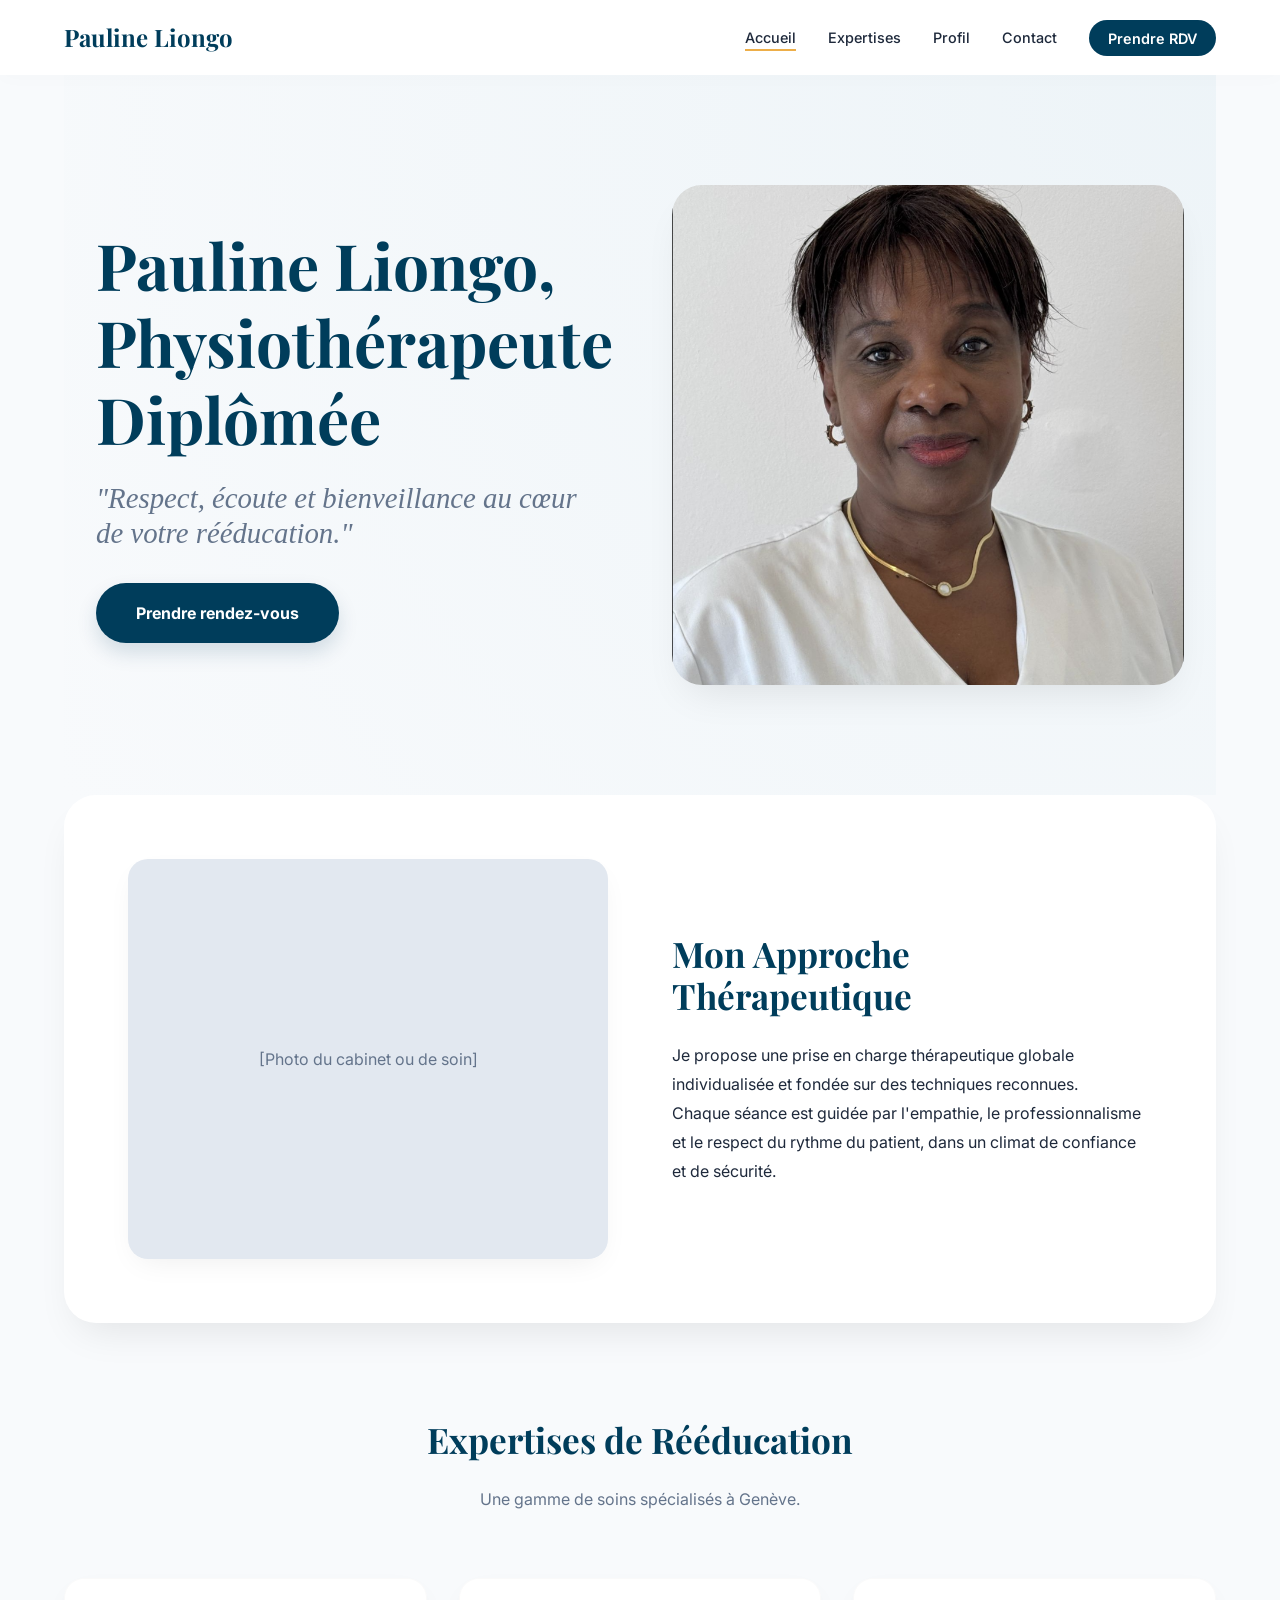
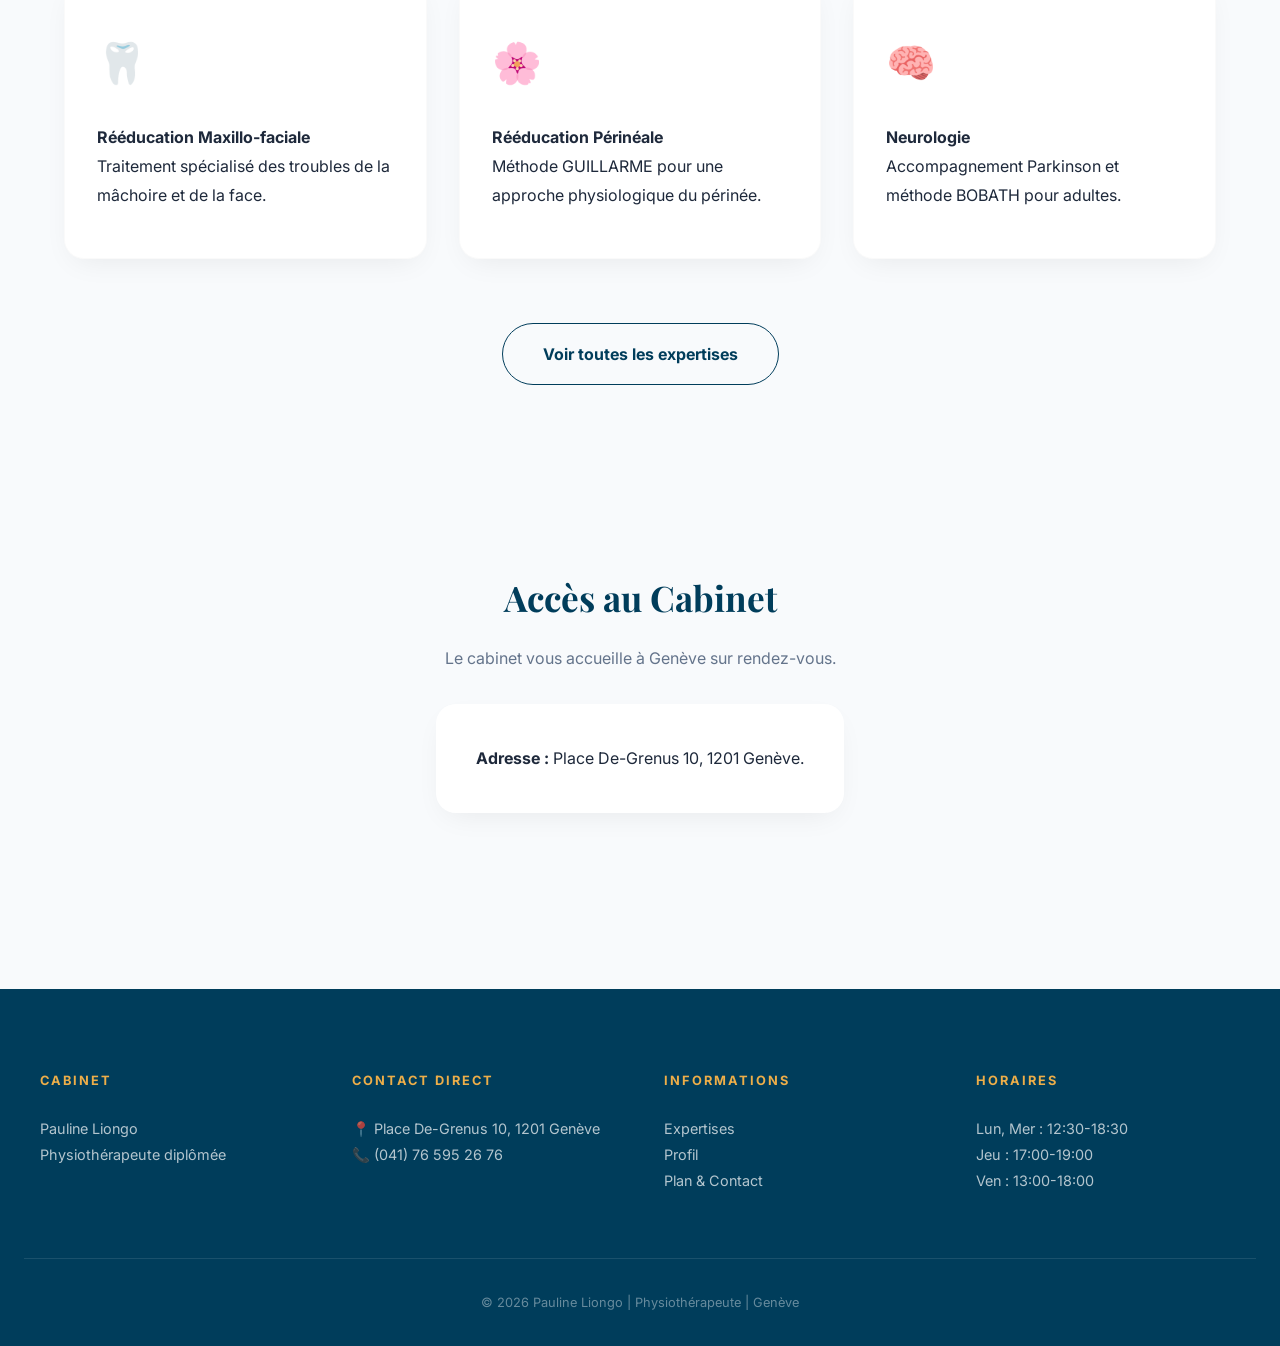
==== commit 53819f9e: "Refactor code structure for improved readability and maintainability" ====
--- a/index.html
+++ b/index.html
@@ -5,14 +5,14 @@
     <meta name="viewport" content="width=device-width,initial-scale=1" />
     
     <!-- SEO Primaire -->
-    <title>Pauline Liongo | Physiothérapeute à Petit-Lancy, Genève</title>
-    <meta name="description" content="Pauline Liongo, physiothérapeute diplômée à Petit-Lancy. Spécialisée en rééducation maxillo-faciale, périnéale (méthode GUILLARME) et neurologie (BOBATH, Parkinson)." />
-    <meta name="keywords" content="physiothérapeute, Petit-Lancy, Genève, rééducation maxillo-faciale, périnée, méthode GUILLARME, Parkinson, BOBATH, orthopédie, Pauline Liongo" />
+    <title>Pauline Liongo | Physiothérapeute à Genève</title>
+    <meta name="description" content="Pauline Liongo, physiothérapeute diplômée. Spécialisée en rééducation maxillo-faciale, périnéale (méthode GUILLARME) et neurologie (BOBATH, Parkinson)." />
+    <meta name="keywords" content="physiothérapeute, Genève, rééducation maxillo-faciale, périnée, méthode GUILLARME, Parkinson, BOBATH, orthopédie, Pauline Liongo" />
     <link rel="canonical" href="https://votre-site.ch/index.html" />
 
     <!-- Open Graph (Réseaux Sociaux) -->
     <meta property="og:type" content="website" />
-    <meta property="og:title" content="Pauline Liongo - Physiothérapeute à Petit-Lancy" />
+    <meta property="og:title" content="Pauline Liongo - Physiothérapeute à Genève" />
     <meta property="og:description" content="Rééducation spécialisée (Maxillo-faciale, Périnéale, Neurologie) avec une approche humaine et bienveillante." />
     <meta property="og:url" content="https://votre-site.ch/index.html" />
     <meta property="og:site_name" content="Cabinet de Physiothérapie Pauline Liongo" />
@@ -32,23 +32,35 @@
       "description": "Physiothérapeute diplômée spécialisée en maxillo-faciale et rééducation périnéale.",
       "address": {
         "@type": "PostalAddress",
-        "streetAddress": "Rue du Petit-Lancy 12",
-        "addressLocality": "Petit-Lancy",
-        "postalCode": "1213",
+        "streetAddress": "Place De-Grenus 10",
+        "addressLocality": "Genève",
+        "postalCode": "1201",
         "addressCountry": "CH"
       },
       "geo": {
         "@type": "GeoCoordinates",
-        "latitude": 46.1912,
-        "longitude": 6.1132
+        "latitude": 46.2074,
+        "longitude": 6.1424
       },
       "url": "https://votre-site.ch",
-      "telephone": "+4122XXXXXX",
+      "telephone": "(041) 76 595 26 76",
       "openingHoursSpecification": [
         {
           "@type": "OpeningHoursSpecification",
-          "dayOfWeek": ["Monday", "Tuesday", "Wednesday", "Thursday", "Friday"],
-          "opens": "08:00",
+          "dayOfWeek": ["Monday", "Wednesday"],
+          "opens": "12:30",
+          "closes": "18:30"
+        },
+        {
+          "@type": "OpeningHoursSpecification",
+          "dayOfWeek": "Thursday",
+          "opens": "17:00",
+          "closes": "19:00"
+        },
+        {
+          "@type": "OpeningHoursSpecification",
+          "dayOfWeek": "Friday",
+          "opens": "13:00",
           "closes": "18:00"
         }
       ]
@@ -65,31 +77,41 @@
                     <li><a href="services.html">Expertises</a></li>
                     <li><a href="equipe.html">Profil</a></li>
                     <li><a href="contact.html">Contact</a></li>
-                    <li><a href="contact.html" class="nav-cta">Prendre RDV</a></li>
+                    <li><a href="prendreRdv.html" class="nav-cta">Prendre RDV</a></li>
                 </ul>
             </nav>
         </div>
     </header>
 
     <main>
-        <section class="hero">
-            <p class="subtitle">Physiothérapeute diplômée à Petit-Lancy</p>
-            <h1>Pauline Liongo</h1>
-            <h2>"Respect, écoute et bienveillance au cœur de votre rééducation."</h2>
-            
-            <div class="cta-box reveal">
-                <p><strong>Besoin d'un accompagnement personnalisé ?</strong></p>
-                <a href="tel:+4122XXXXXX" class="cta-button" aria-label="Appeler pour un rendez-vous">Prendre rendez-vous par téléphone</a>
+        <section class="hero" style="display: grid; grid-template-columns: repeat(auto-fit, minmax(350px, 1fr)); align-items: center; gap: 4rem; text-align: left; min-height: 80vh;">
+            <div class="hero-content">
+                <h1>Pauline Liongo, Physiothérapeute Diplômée</h1>
+                <h2 style="font-style: italic; color: var(--text-light); font-weight: 400; font-size: 1.8rem; margin-bottom: 2rem;">"Respect, écoute et bienveillance au cœur de votre rééducation."</h2>
+                
+                <div class="cta-box reveal" style="width: fit-content; text-align: left; padding: 0; box-shadow: none; background: transparent; margin-top: 0;">
+                    <a href="prendreRdv.html" class="cta-button" aria-label="Prendre rendez-vous">Prendre rendez-vous</a>
+                </div>
+            </div>
+            <div class="hero-image reveal" style="width: 100%; height: 500px; border-radius: 30px; overflow: hidden; box-shadow: var(--shadow-lg);">
+                <img src="photo/Capture d'écran 2026-04-18 144607.png" alt="Cabinet de Physiothérapie Pauline Liongo" style="width: 100%; height: 100%; object-fit: cover; background: linear-gradient(135deg, var(--primary), var(--secondary)); display: flex; align-items: center; justify-content: center; color: white; font-family: 'Playfair Display', serif;" onerror="this.style.display='none'; this.parentNode.innerHTML='<div style=\'width:100%; height:100%; background:linear-gradient(135deg, #003d5b, #30638e); display:flex; align-items:center; justify-content:center; color:white; text-align:center; padding:2rem;\'><h3>Cabinet de Physiothérapie<br>Pauline Liongo</h3></div>'">
             </div>
         </section>
 
-        <section id="philosophy" class="philosophy-section reveal">
-            <div class="philosophy-title">
-                <h3>Mon Approche Thérapeutique</h3>
+        <section id="philosophy" class="philosophy-section reveal" style="display: grid; grid-template-columns: repeat(auto-fit, minmax(300px, 1fr)); gap: 4rem; align-items: center;">
+            <div class="philosophy-image" style="border-radius: 20px; overflow: hidden; height: 400px; box-shadow: var(--shadow-md);">
+                <div style="width:100%; height:100%; background: #e2e8f0; display:flex; align-items:center; justify-content:center; color: var(--text-light);">
+                    <span>[Photo du cabinet ou de soin]</span>
+                </div>
             </div>
-            <div class="philosophy-content">
-                <p>Je propose une prise en charge thérapeutique globale individualisée et fondée sur des techniques reconnues.</p>
-                <p>Chaque séance est guidée par l'empathie, le professionnalisme et le respect du rythme du patient, dans un climat de confiance et de sécurité.</p>
+            <div class="philosophy-text">
+                <div class="philosophy-title">
+                    <h3>Mon Approche Thérapeutique</h3>
+                </div>
+                <div class="philosophy-content">
+                    <p>Je propose une prise en charge thérapeutique globale individualisée et fondée sur des techniques reconnues.</p>
+                    <p>Chaque séance est guidée par l'empathie, le professionnalisme et le respect du rythme du patient, dans un climat de confiance et de sécurité.</p>
+                </div>
             </div>
         </section>
 
@@ -122,10 +144,9 @@
 
         <section id="location" style="text-align: center;" class="reveal">
             <h3>Accès au Cabinet</h3>
-            <p style="color: var(--text-light); margin-bottom: 2rem;">Le cabinet vous accueille à Petit-Lancy sur rendez-vous.</p>
+            <p style="color: var(--text-light); margin-bottom: 2rem;">Le cabinet vous accueille à Genève sur rendez-vous.</p>
             <div style="background: var(--white); padding: 2.5rem; border-radius: 20px; box-shadow: var(--shadow-md); display: inline-block; max-width: 100%;">
-                <p><strong>Adresse :</strong> Rue du Petit-Lancy 12, 1213 Petit-Lancy, Genève.</p>
-                <p>Prise en charge via ordonnance médicale (LAMal / LAA).</p>
+                <p><strong>Adresse :</strong> Place De-Grenus 10, 1201 Genève.</p>
             </div>
         </section>
     </main>
@@ -139,8 +160,8 @@
             </div>
             <div class="footer-section">
                 <h4>Contact Direct</h4>
-                <p>📍 Rue du Petit-Lancy 12, 1213</p>
-                <p>📞 <a href="tel:+4122XXXXXX" aria-label="Téléphone cabinet">+41 22 XXX XX XX</a></p>
+                <p>📍 Place De-Grenus 10, 1201 Genève</p>
+                <p>📞 <a href="tel:+41765952676" aria-label="Téléphone cabinet">(041) 76 595 26 76</a></p>
             </div>
             <div class="footer-section">
                 <h4>Informations</h4>
@@ -148,9 +169,13 @@
                 <p><a href="equipe.html">Profil</a></p>
                 <p><a href="contact.html">Plan & Contact</a></p>
             </div>
+            <div class="footer-section">
+                <h4>Horaires</h4>
+                <p>Lun, Mer : 12:30-18:30<br>Jeu : 17:00-19:00<br>Ven : 13:00-18:00</p>
+            </div>
         </div>
         <div class="footer-bottom">
-            <p>&copy; 2026 Pauline Liongo | Physiothérapeute Petit-Lancy | Genève</p>
+            <p>&copy; 2026 Pauline Liongo | Physiothérapeute | Genève</p>
         </div>
     </footer>
 
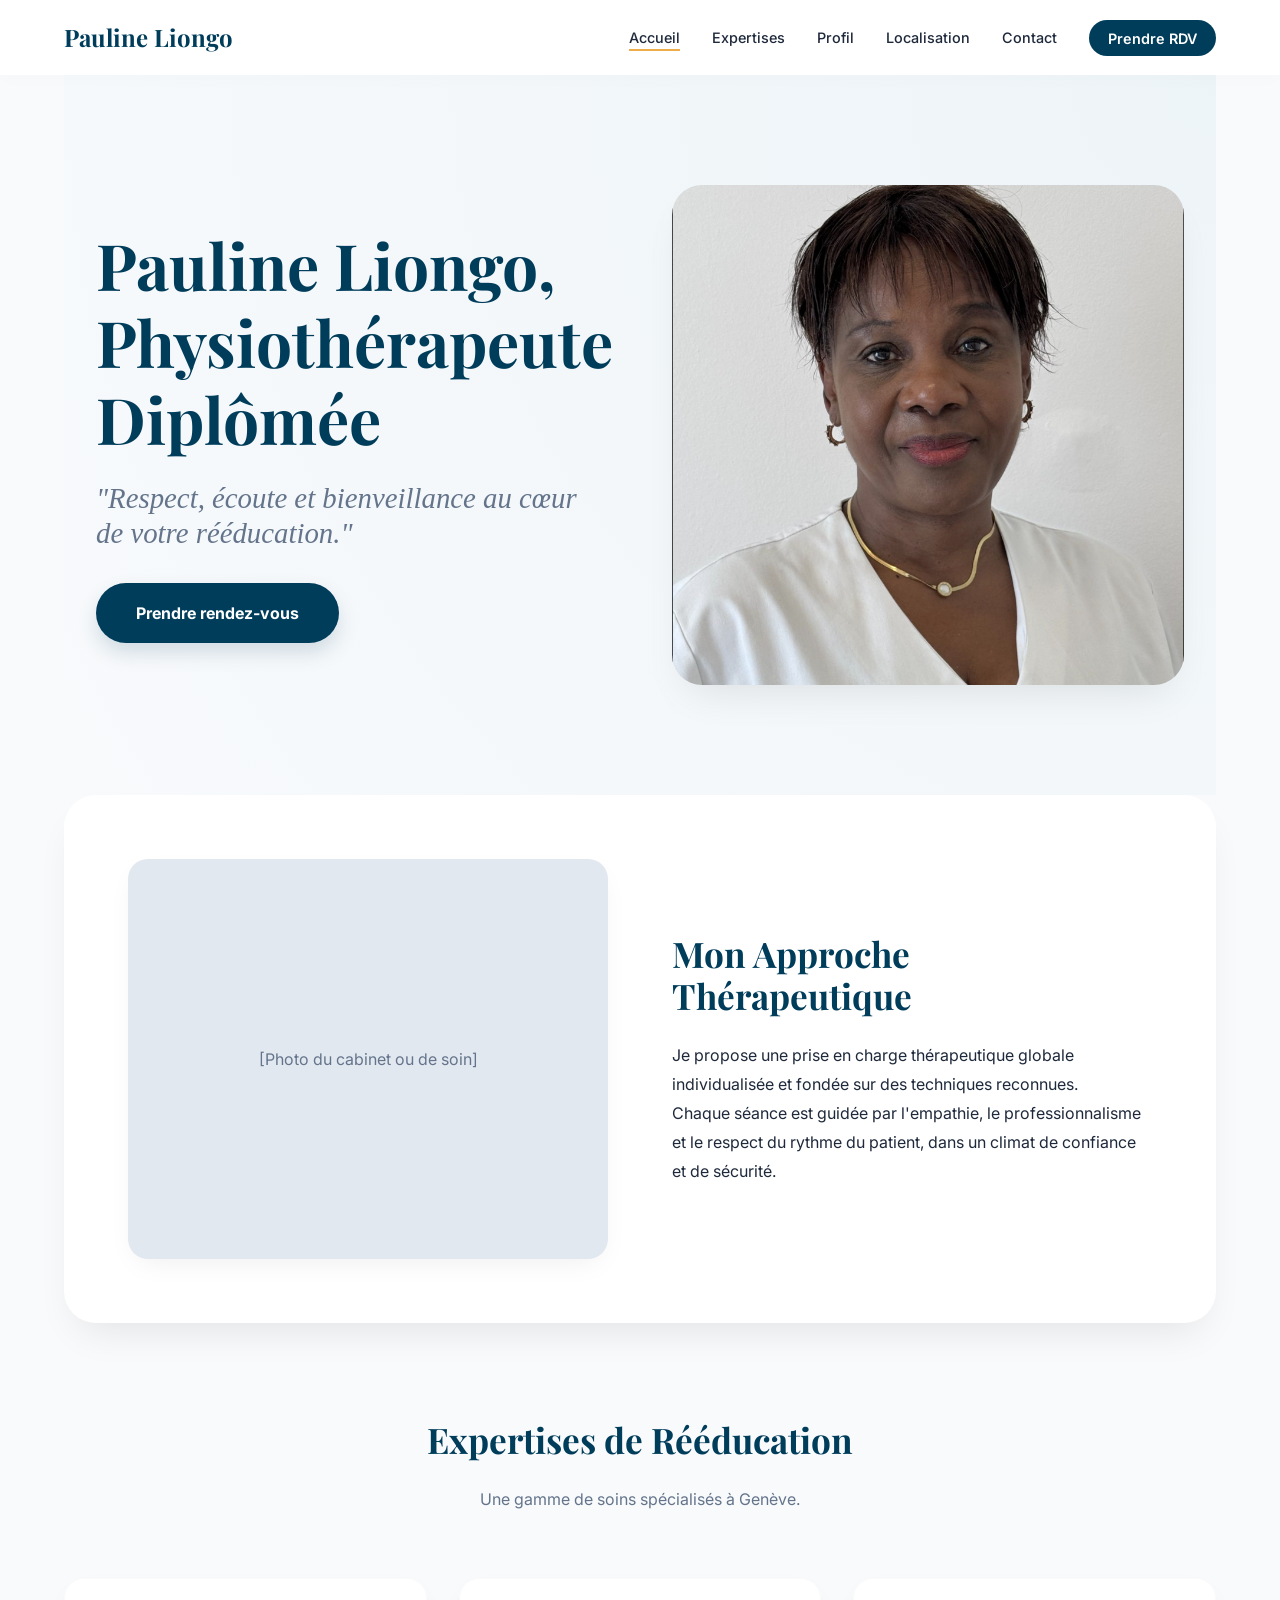
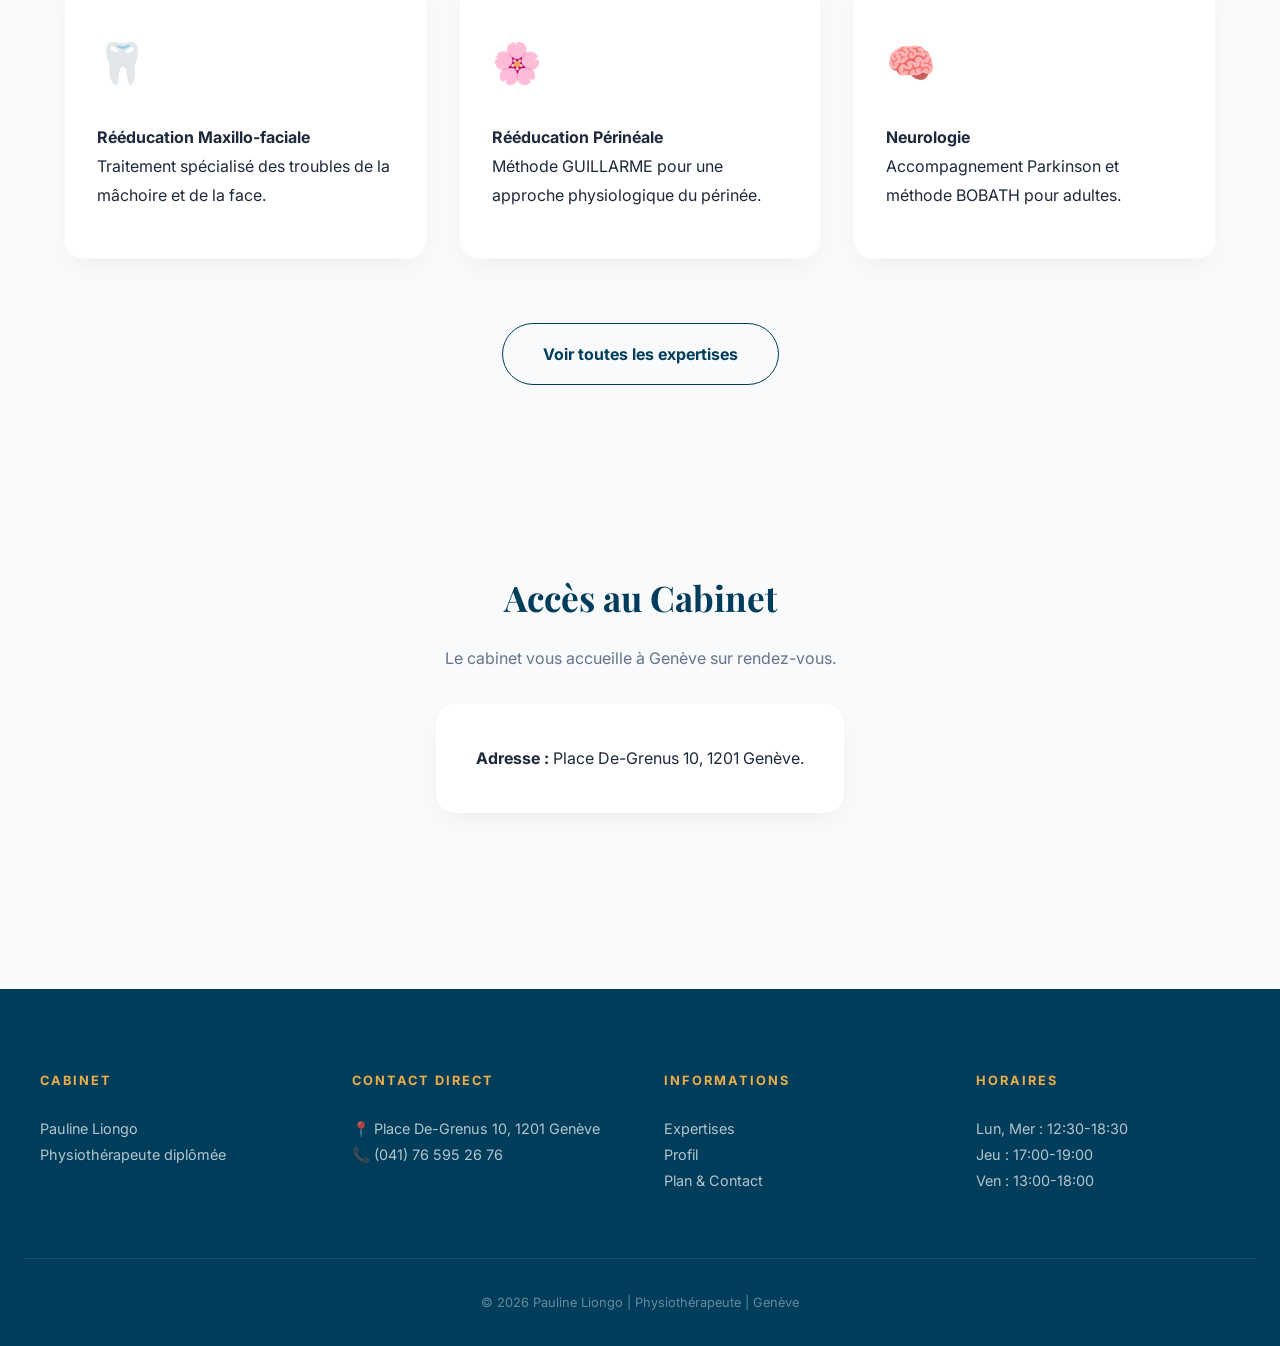
==== commit b68a9b40: "Add localisation page and update navigation links across multiple pages" ====
--- a/index.html
+++ b/index.html
@@ -76,6 +76,7 @@
                     <li><a href="index.html" class="active">Accueil</a></li>
                     <li><a href="services.html">Expertises</a></li>
                     <li><a href="equipe.html">Profil</a></li>
+                    <li><a href="localisation.html">Localisation</a></li>
                     <li><a href="contact.html">Contact</a></li>
                     <li><a href="prendreRdv.html" class="nav-cta">Prendre RDV</a></li>
                 </ul>
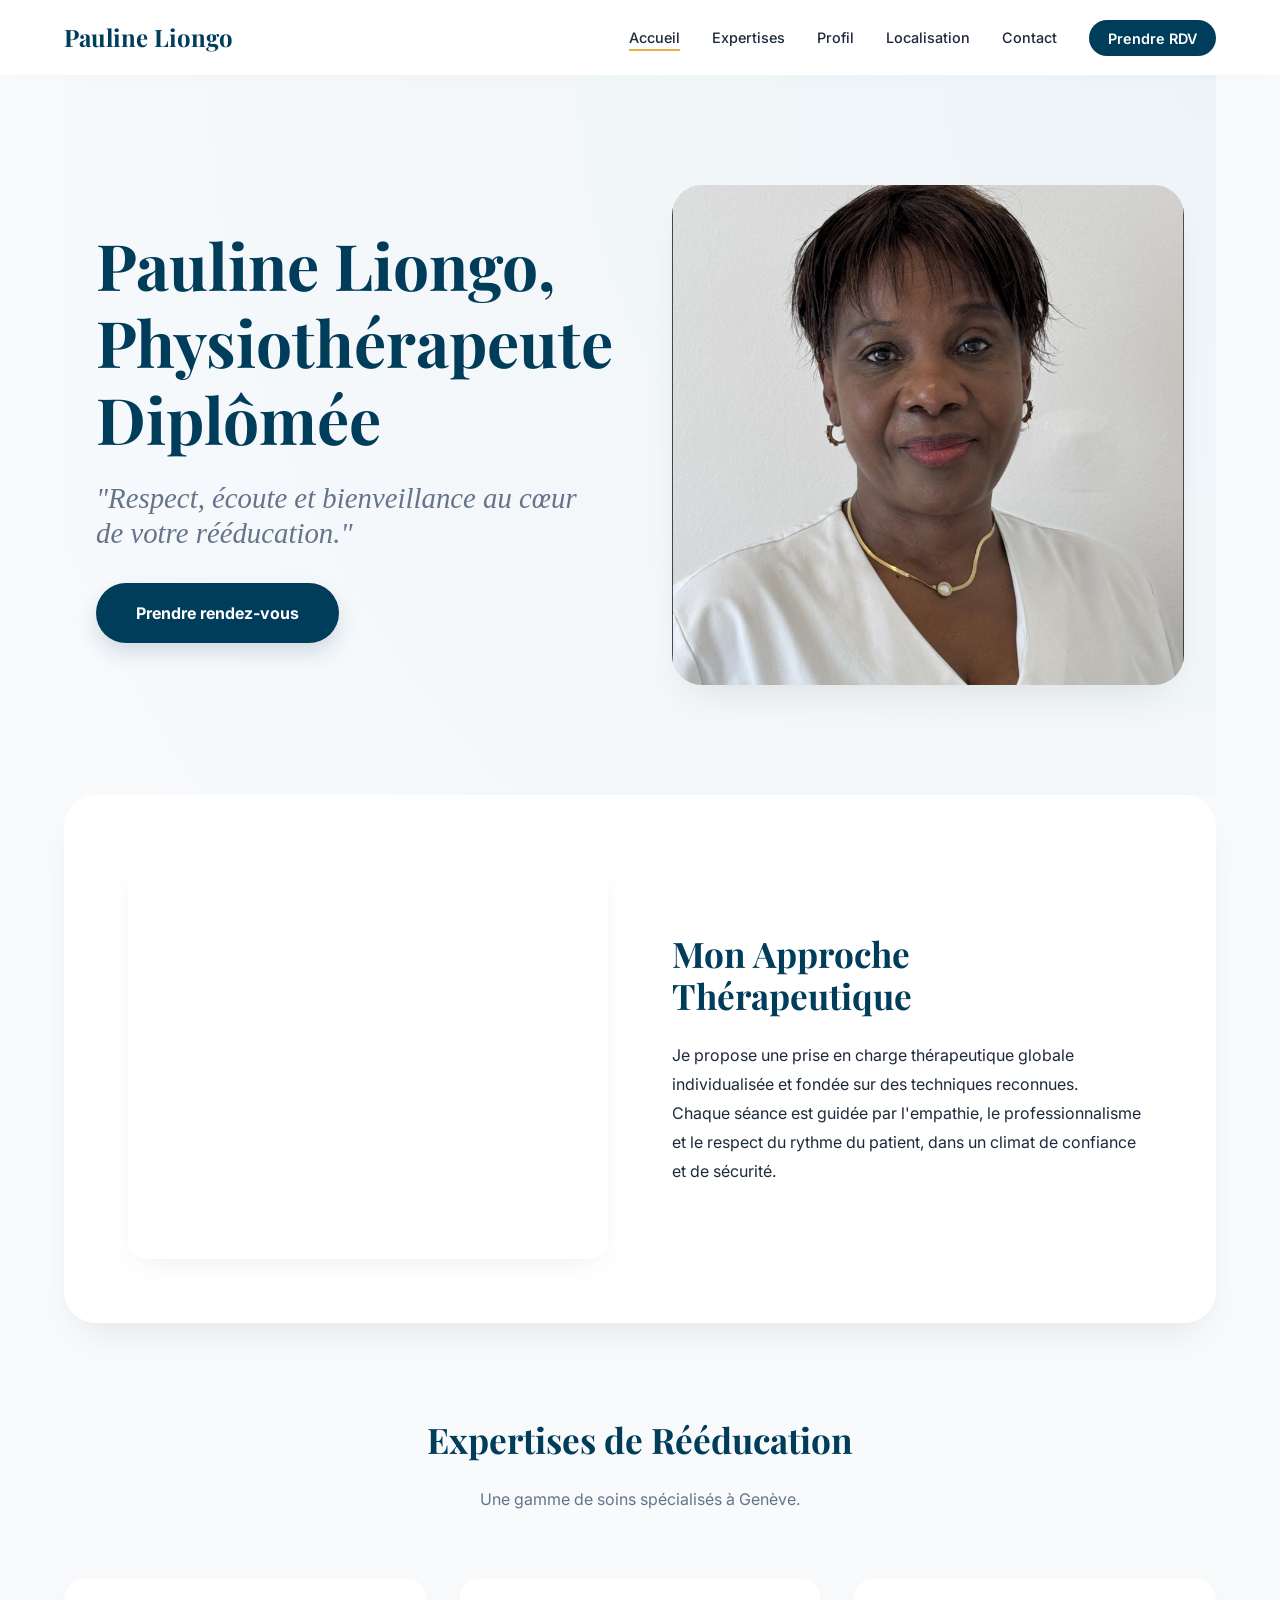
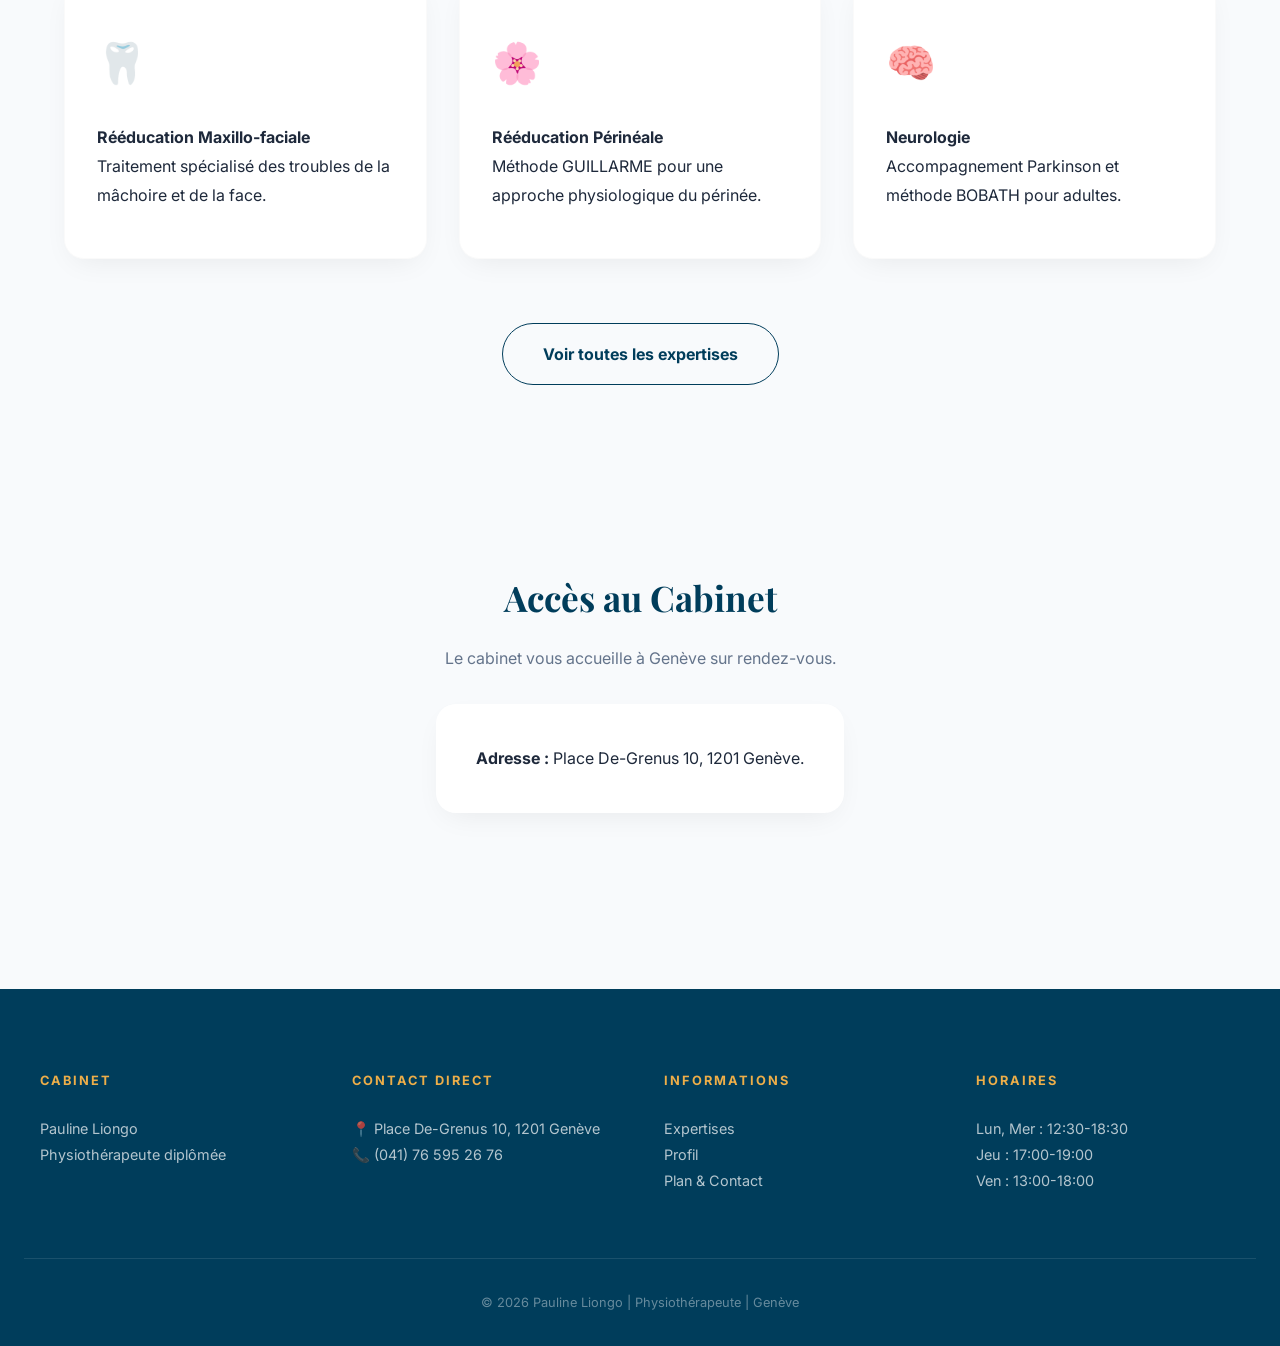
==== commit 13e81750: "Remove placeholder for cabinet photo in philosophy section of index.html" ====
--- a/index.html
+++ b/index.html
@@ -101,9 +101,7 @@
 
         <section id="philosophy" class="philosophy-section reveal" style="display: grid; grid-template-columns: repeat(auto-fit, minmax(300px, 1fr)); gap: 4rem; align-items: center;">
             <div class="philosophy-image" style="border-radius: 20px; overflow: hidden; height: 400px; box-shadow: var(--shadow-md);">
-                <div style="width:100%; height:100%; background: #e2e8f0; display:flex; align-items:center; justify-content:center; color: var(--text-light);">
-                    <span>[Photo du cabinet ou de soin]</span>
-                </div>
+                
             </div>
             <div class="philosophy-text">
                 <div class="philosophy-title">
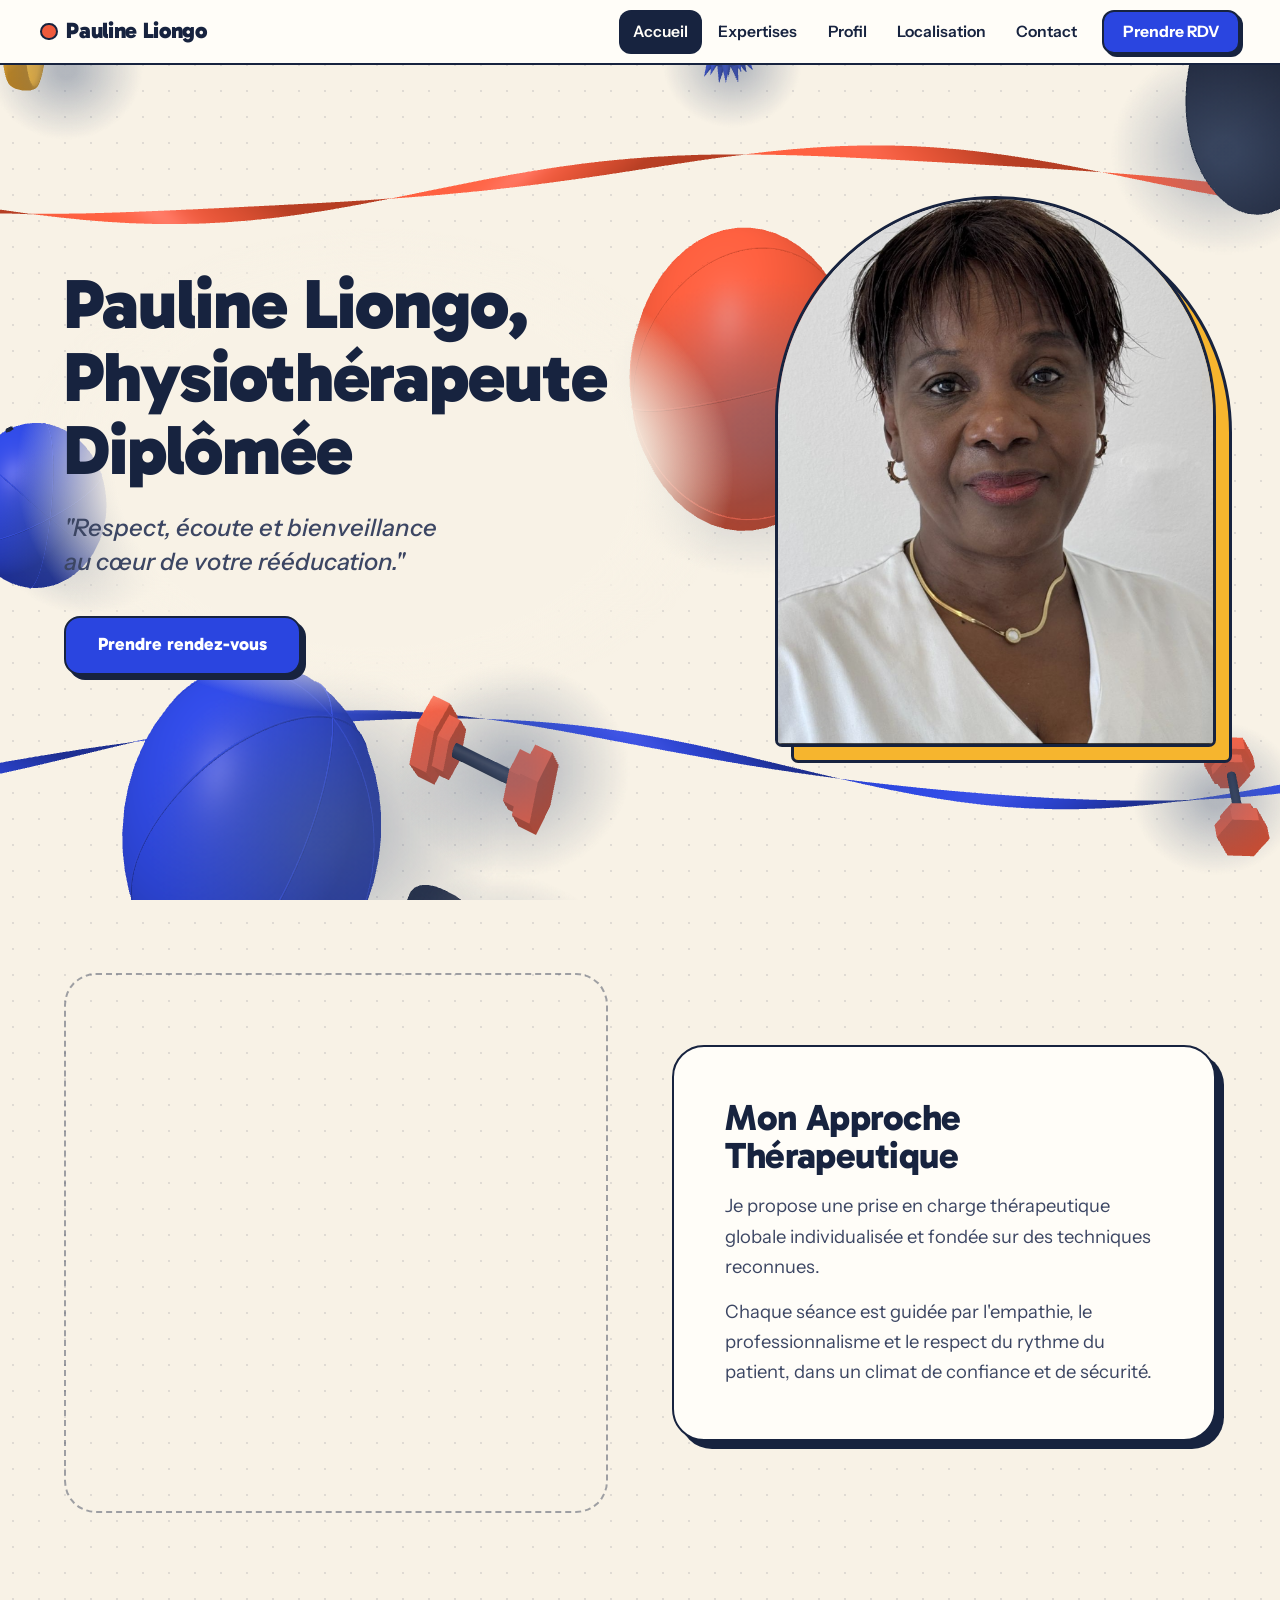
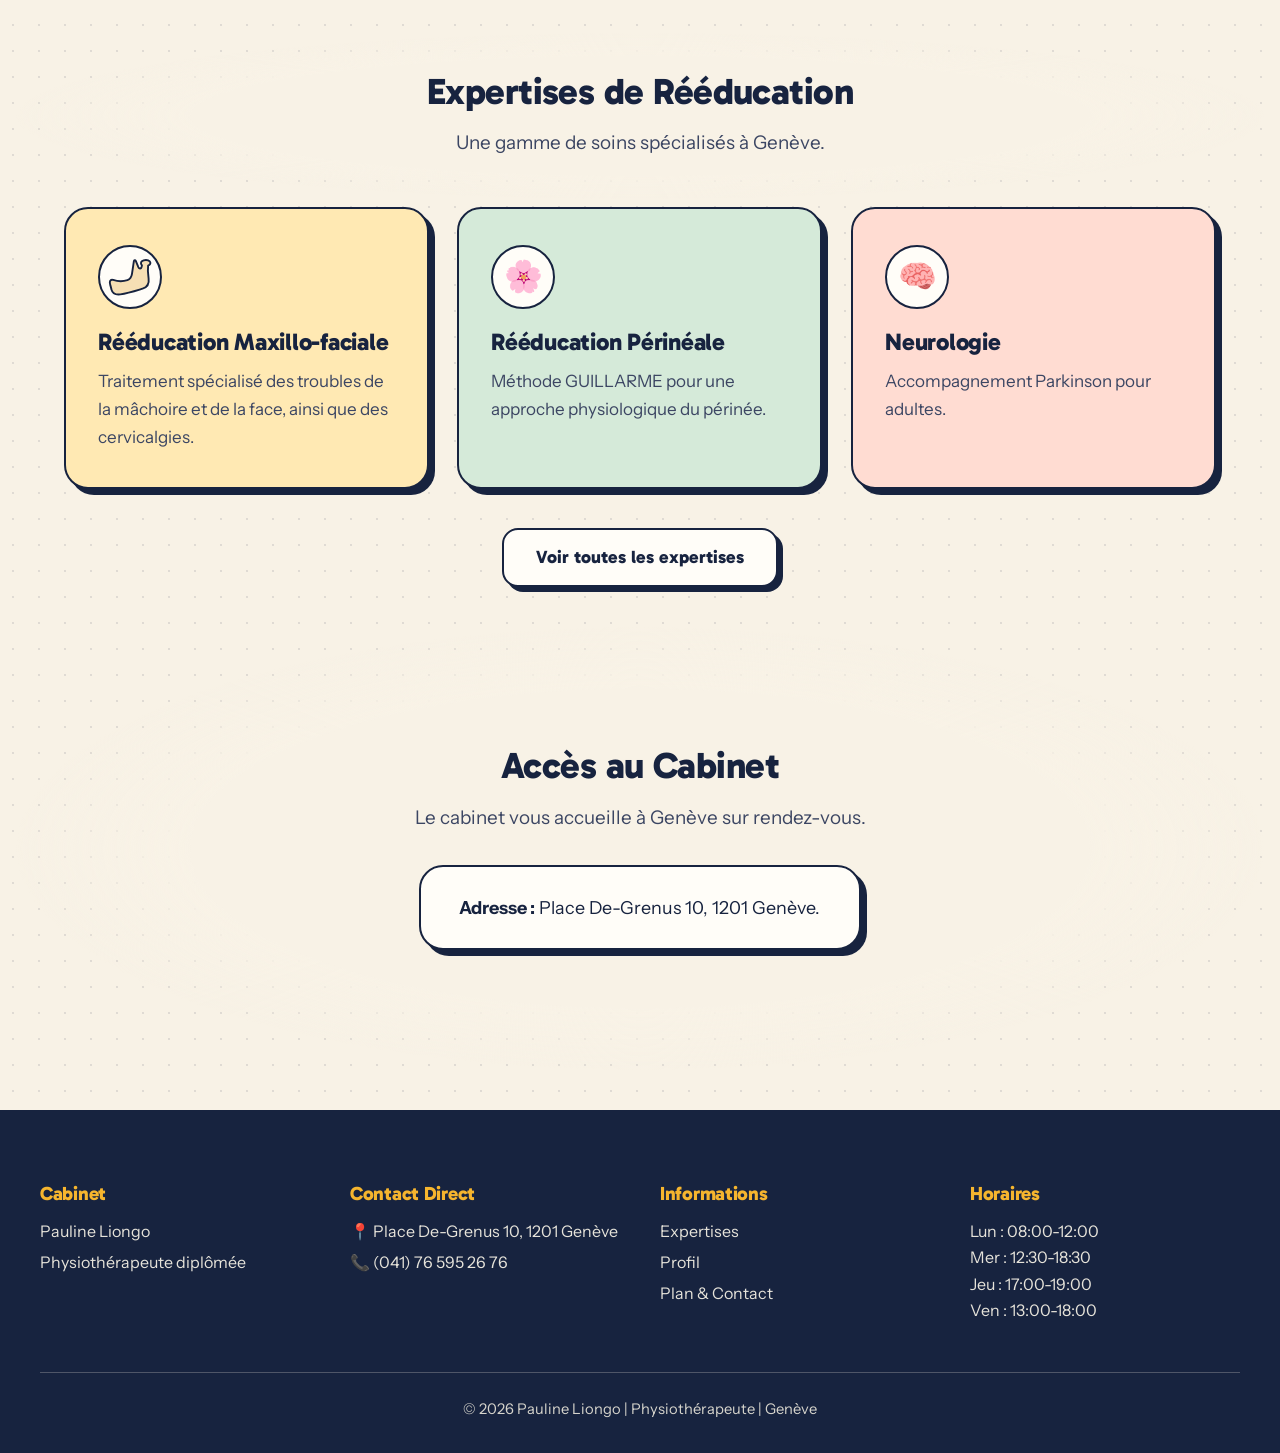
==== commit 4c4a2970: "Refactor code structure for improved readability and maintainability" ====
--- a/index.html
+++ b/index.html
@@ -6,8 +6,8 @@
     
     <!-- SEO Primaire -->
     <title>Pauline Liongo | Physiothérapeute à Genève</title>
-    <meta name="description" content="Pauline Liongo, physiothérapeute diplômée. Spécialisée en rééducation maxillo-faciale, périnéale (méthode GUILLARME) et neurologie (BOBATH, Parkinson)." />
-    <meta name="keywords" content="physiothérapeute, Genève, rééducation maxillo-faciale, périnée, méthode GUILLARME, Parkinson, BOBATH, orthopédie, Pauline Liongo" />
+    <meta name="description" content="Pauline Liongo, physiothérapeute diplômée. Spécialisée en rééducation maxillo-faciale, périnéale (méthode GUILLARME) et neurologie." />
+    <meta name="keywords" content="physiothérapeute, Genève, rééducation maxillo-faciale, mâchoire, cervicalgie, périnée, méthode GUILLARME, Parkinson, orthopédie, Pauline Liongo" />
     <link rel="canonical" href="https://votre-site.ch/index.html" />
 
     <!-- Open Graph (Réseaux Sociaux) -->
@@ -47,7 +47,13 @@
       "openingHoursSpecification": [
         {
           "@type": "OpeningHoursSpecification",
-          "dayOfWeek": ["Monday", "Wednesday"],
+          "dayOfWeek": "Monday",
+          "opens": "08:00",
+          "closes": "12:00"
+        },
+        {
+          "@type": "OpeningHoursSpecification",
+          "dayOfWeek": "Wednesday",
           "opens": "12:30",
           "closes": "18:30"
         },
@@ -85,22 +91,22 @@
     </header>
 
     <main>
-        <section class="hero" style="display: grid; grid-template-columns: repeat(auto-fit, minmax(350px, 1fr)); align-items: center; gap: 4rem; text-align: left; min-height: 80vh;">
+        <section class="hero hero--split">
             <div class="hero-content">
                 <h1>Pauline Liongo, Physiothérapeute Diplômée</h1>
-                <h2 style="font-style: italic; color: var(--text-light); font-weight: 400; font-size: 1.8rem; margin-bottom: 2rem;">"Respect, écoute et bienveillance au cœur de votre rééducation."</h2>
+                <h2 class="hero-quote">"Respect, écoute et bienveillance au cœur de votre rééducation."</h2>
                 
-                <div class="cta-box reveal" style="width: fit-content; text-align: left; padding: 0; box-shadow: none; background: transparent; margin-top: 0;">
+                <div class="hero-actions reveal">
                     <a href="prendreRdv.html" class="cta-button" aria-label="Prendre rendez-vous">Prendre rendez-vous</a>
                 </div>
             </div>
-            <div class="hero-image reveal" style="width: 100%; height: 500px; border-radius: 30px; overflow: hidden; box-shadow: var(--shadow-lg);">
-                <img src="photo/Capture d'écran 2026-04-18 144607.png" alt="Cabinet de Physiothérapie Pauline Liongo" style="width: 100%; height: 100%; object-fit: cover; background: linear-gradient(135deg, var(--primary), var(--secondary)); display: flex; align-items: center; justify-content: center; color: white; font-family: 'Playfair Display', serif;" onerror="this.style.display='none'; this.parentNode.innerHTML='<div style=\'width:100%; height:100%; background:linear-gradient(135deg, #003d5b, #30638e); display:flex; align-items:center; justify-content:center; color:white; text-align:center; padding:2rem;\'><h3>Cabinet de Physiothérapie<br>Pauline Liongo</h3></div>'">
+            <div class="hero-image reveal">
+                <img src="photo/Capture d'écran 2026-04-18 144607.png" alt="Cabinet de Physiothérapie Pauline Liongo" onerror="this.style.display='none'; this.parentNode.innerHTML='<div style=\'width:100%; height:100%; background:linear-gradient(135deg, #003d5b, #30638e); display:flex; align-items:center; justify-content:center; color:white; text-align:center; padding:2rem;\'><h3>Cabinet de Physiothérapie<br>Pauline Liongo</h3></div>'">
             </div>
         </section>
 
-        <section id="philosophy" class="philosophy-section reveal" style="display: grid; grid-template-columns: repeat(auto-fit, minmax(300px, 1fr)); gap: 4rem; align-items: center;">
-            <div class="philosophy-image" style="border-radius: 20px; overflow: hidden; height: 400px; box-shadow: var(--shadow-md);">
+        <section id="philosophy" class="philosophy-section reveal">
+            <div class="philosophy-image" aria-hidden="true">
                 
             </div>
             <div class="philosophy-text">
@@ -115,15 +121,15 @@
         </section>
 
         <section id="services-preview">
-            <div style="text-align: center; margin-bottom: 4rem;" class="reveal">
+            <div class="section-head reveal">
                 <h3>Expertises de Rééducation</h3>
-                <p style="color: var(--text-light);">Une gamme de soins spécialisés à Genève.</p>
+                <p class="lede">Une gamme de soins spécialisés à Genève.</p>
             </div>
             <div class="services-grid">
                 <article class="service-card reveal">
-                    <span class="icon" role="img" aria-label="Icône mâchoire">🦷</span>
+                    <span class="icon" role="img" aria-label="Icône mâchoire"><svg viewBox="0 0 48 48" aria-hidden="true" focusable="false"><path d="M3.200 28.500C3.800 27.200 5 26.800 6.500 27.300C11 28.800 17 29 21.500 27.500C24.500 26.500 25.800 24.300 26.300 21L28.300 7.500C28.500 6.300 29.800 6.200 30.300 7.200L33 13.800C33.900 15.800 35.900 15.800 36.400 13.700L36.800 11.800C35.500 10.800 35.400 8.800 36.700 7.700C38.800 5.900 43.200 5.800 45 7.700C46.200 9 45.800 11 44.200 11.700L43.300 12.100C42.700 16.500 43.200 22 43.800 26C44.500 31 42.500 35 37.500 36.500C31 38.500 22 41.500 14 42.500C9.500 43 5.700 41.500 4.700 37.500C4.200 35.500 3.900 34 3.400 32.500C3 31 2.700 29.700 3.200 28.500Z" fill="#f6dfb4" stroke="#17233f" stroke-width="2" stroke-linejoin="round"/></svg></span>
                     <h4>Rééducation Maxillo-faciale</h4>
-                    <p>Traitement spécialisé des troubles de la mâchoire et de la face.</p>
+                    <p>Traitement spécialisé des troubles de la mâchoire et de la face, ainsi que des cervicalgies.</p>
                 </article>
                 <article class="service-card reveal">
                     <span class="icon" role="img" aria-label="Icône fleur">🌸</span>
@@ -133,18 +139,18 @@
                 <article class="service-card reveal">
                     <span class="icon" role="img" aria-label="Icône cerveau">🧠</span>
                     <h4>Neurologie</h4>
-                    <p>Accompagnement Parkinson et méthode BOBATH pour adultes.</p>
+                    <p>Accompagnement Parkinson pour adultes.</p>
                 </article>
             </div>
-            <div style="text-align: center; margin-top: 4rem;" class="reveal">
-                <a href="services.html" class="cta-button" style="background-color: transparent; color: var(--primary); border: 1.5px solid var(--primary); box-shadow: none;">Voir toutes les expertises</a>
+            <div class="cta-center reveal">
+                <a href="services.html" class="cta-button cta-button--ghost">Voir toutes les expertises</a>
             </div>
         </section>
 
-        <section id="location" style="text-align: center;" class="reveal">
+        <section id="location" class="location-section reveal">
             <h3>Accès au Cabinet</h3>
-            <p style="color: var(--text-light); margin-bottom: 2rem;">Le cabinet vous accueille à Genève sur rendez-vous.</p>
-            <div style="background: var(--white); padding: 2.5rem; border-radius: 20px; box-shadow: var(--shadow-md); display: inline-block; max-width: 100%;">
+            <p class="lede">Le cabinet vous accueille à Genève sur rendez-vous.</p>
+            <div class="address-card">
                 <p><strong>Adresse :</strong> Place De-Grenus 10, 1201 Genève.</p>
             </div>
         </section>
@@ -170,7 +176,7 @@
             </div>
             <div class="footer-section">
                 <h4>Horaires</h4>
-                <p>Lun, Mer : 12:30-18:30<br>Jeu : 17:00-19:00<br>Ven : 13:00-18:00</p>
+                <p>Lun : 08:00-12:00<br>Mer : 12:30-18:30<br>Jeu : 17:00-19:00<br>Ven : 13:00-18:00</p>
             </div>
         </div>
         <div class="footer-bottom">
@@ -178,17 +184,6 @@
         </div>
     </footer>
 
-    <script>
-        const observer = new IntersectionObserver((entries) => {
-            entries.forEach(entry => {
-                if (entry.isIntersecting) entry.target.style.opacity = "1";
-            });
-        }, { threshold: 0.1 });
-        document.querySelectorAll('.reveal').forEach(el => {
-            el.style.opacity = "0";
-            el.style.transition = "opacity 1s ease-out, transform 1s ease-out";
-            observer.observe(el);
-        });
-    </script>
+    <script src="js/main.js"></script>
 </body>
 </html>
--- a/styles.css
+++ b/styles.css
@@ -1,330 +1,740 @@
-/* styles.css - Ultra-Professional, Elegant & Fully Responsive */
-@import url('https://fonts.googleapis.com/css2?family=Inter:wght@300;400;500;600;700&family=Playfair+Display:ital,wght@0,400;0,700;1,400&display=swap');
+/* Pauline Liongo — thème « Studio » : crème chaleureux, couleurs franches, relief tactile */
+@import url('https://fonts.googleapis.com/css2?family=Gabarito:wght@500..900&family=Instrument+Sans:ital,wght@0,400..700;1,400..600&display=swap');
+
+@view-transition { navigation: auto; }
 
 :root {
-    --primary: #003d5b;
-    --primary-light: #005a85;
-    --secondary: #30638e;
-    --accent: #edae49;
-    --accent-soft: rgba(237, 174, 73, 0.1);
-    --text: #1e293b;
-    --text-light: #64748b;
-    --bg: #f8fafc;
-    --white: #ffffff;
-    --shadow-sm: 0 1px 3px rgba(0,0,0,0.12);
-    --shadow-md: 0 10px 30px -10px rgba(0,0,0,0.08);
-    --shadow-lg: 0 20px 40px -15px rgba(0,0,0,0.1);
-    --radius: 12px;
-    --transition: all 0.5s cubic-bezier(0.4, 0, 0.2, 1);
-}
-
-* {
-    box-sizing: border-box;
-    margin: 0;
-    padding: 0;
-}
+    color-scheme: light;
+
+    --cream: #f8f2e6;
+    --paper: #fffdf8;
+    --navy: #17233f;
+    --ink-soft: #3c4663;
+    --cobalt: #2a45e0;
+    --cobalt-dark: #1f35b5;
+    --tomato: #ef5a3c;
+    --marigold: #f6b52e;
+
+    --tint-butter: #ffe9b3;
+    --tint-sage: #d5ead9;
+    --tint-blush: #ffdcd2;
+    --tint-sky: #dfe4ff;
+
+    --border: 2px solid var(--navy);
+    --radius-lg: 32px;
+    --radius-md: 24px;
+    --shadow-size: 6px;
+
+    --spring: cubic-bezier(0.34, 1.56, 0.64, 1);
+    --ease-out: cubic-bezier(0.16, 1, 0.3, 1);
+
+    --font-display: 'Gabarito', 'Segoe UI', system-ui, sans-serif;
+    --font-body: 'Instrument Sans', 'Segoe UI', system-ui, sans-serif;
+
+    --progress: 0;
+}
+
+* { box-sizing: border-box; margin: 0; padding: 0; }
 
 html {
     scroll-behavior: smooth;
-    font-size: 16px; /* Base for rem */
+    font-size: 16px;
+    background: var(--cream);
 }
 
 body {
-    font-family: 'Inter', system-ui, -apple-system, sans-serif;
-    line-height: 1.8;
-    color: var(--text);
-    background-color: var(--bg);
-    overflow-x: hidden;
+    position: relative;
+    min-height: 100vh;
+    font-family: var(--font-body);
+    font-size: 1.0625rem;
+    line-height: 1.65;
+    color: var(--navy);
+    background-color: var(--cream);
+    background-image: radial-gradient(rgba(23, 35, 63, 0.11) 1.2px, transparent 1.3px);
+    background-size: 26px 26px;
+    overflow-x: clip;
     -webkit-font-smoothing: antialiased;
 }
 
-/* --- Animations --- */
-@keyframes fadeInUp {
-    from { opacity: 0; transform: translateY(30px); }
-    to { opacity: 1; transform: translateY(0); }
-}
-
-@keyframes fadeIn {
-    from { opacity: 0; }
-    to { opacity: 1; }
-}
-
-.reveal {
-    opacity: 0;
-    animation: fadeInUp 1s forwards;
-}
-
-.fade-in {
-    opacity: 0;
-    animation: fadeIn 1.5s forwards;
-}
+.studio-canvas {
+    position: fixed;
+    inset: 0;
+    width: 100%;
+    height: 100vh;
+    height: 100lvh;
+    z-index: 0;
+    pointer-events: none;
+}
+
+header, main, footer { position: relative; z-index: 1; }
+
+img { max-width: 100%; }
+a { color: inherit; }
+
+:focus-visible {
+    outline: 3px solid var(--tomato);
+    outline-offset: 3px;
+    border-radius: 8px;
+}
+
+/* --- Typographie --- */
+h1, h2, h3, h4 {
+    font-family: var(--font-display);
+    color: var(--navy);
+    font-weight: 800;
+    line-height: 1.04;
+    letter-spacing: -0.015em;
+    text-wrap: balance;
+}
+
+h1 { font-size: clamp(2.3rem, 9.4vw, 4.6rem); font-weight: 900; margin-bottom: 1.5rem; }
+h2 { font-size: clamp(1.9rem, 5vw, 3rem); margin-bottom: 1.25rem; }
+h3 { font-size: clamp(1.6rem, 3.6vw, 2.3rem); margin-bottom: 1rem; }
+h4 { font-size: 1.45rem; margin-bottom: 0.7rem; }
+
+p + p { margin-top: 0.9rem; }
+strong { font-weight: 700; }
+
+.lede { font-size: 1.18rem; color: var(--ink-soft); max-width: 44rem; margin-inline: auto; }
 
 /* --- Navigation --- */
 header {
-    background-color: rgba(255, 255, 255, 0.9);
-    backdrop-filter: blur(15px);
-    -webkit-backdrop-filter: blur(15px);
-    padding: 1rem 0;
-    box-shadow: 0 2px 20px rgba(0,0,0,0.02);
     position: sticky;
     top: 0;
-    z-index: 1000;
+    z-index: 100;
+    background: var(--paper);
+    border-bottom: var(--border);
+}
+
+/* Progression de lecture */
+header::after {
+    content: '';
+    position: absolute;
+    left: 0;
+    right: 0;
+    bottom: -2px;
+    height: 5px;
+    background: var(--tomato);
+    transform: scaleX(var(--progress));
+    transform-origin: left;
 }
 
 .nav-container {
-    max-width: 1200px;
+    display: flex;
+    align-items: center;
+    justify-content: space-between;
+    gap: 1.5rem;
+    max-width: 1248px;
     margin: 0 auto;
-    padding: 0 1.5rem;
-    display: flex;
-    justify-content: space-between;
+    padding: 0.6rem 1.5rem;
+}
+
+.logo {
+    display: inline-flex;
     align-items: center;
-    flex-wrap: wrap;
-}
-
-.logo {
-    font-family: 'Playfair Display', serif;
-    font-size: 1.5rem;
-    font-weight: 700;
-    color: var(--primary);
+    gap: 0.55rem;
+    min-height: 44px;
+    font-family: var(--font-display);
+    font-size: 1.4rem;
+    font-weight: 900;
+    letter-spacing: -0.015em;
+    color: var(--navy);
     text-decoration: none;
     white-space: nowrap;
 }
+
+.logo::before {
+    content: '';
+    width: 0.85rem;
+    height: 0.85rem;
+    border-radius: 50%;
+    background: var(--tomato);
+    border: 2px solid var(--navy);
+    animation: ball-bounce 2.4s var(--ease-out) infinite;
+}
+
+@keyframes ball-bounce {
+    0%, 60%, 100% { transform: translateY(0) scale(1, 1); }
+    68% { transform: translateY(1px) scale(1.2, 0.8); }
+    80% { transform: translateY(-9px) scale(0.92, 1.08); }
+    92% { transform: translateY(1px) scale(1.1, 0.9); }
+}
+
+nav { min-width: 0; }
 
 nav ul {
     list-style: none;
     display: flex;
     align-items: center;
-    gap: 2rem;
+    gap: 0.2rem;
 }
 
 nav a {
+    display: inline-flex;
+    align-items: center;
+    min-height: 44px;
+    padding: 0 0.85rem;
+    border-radius: 12px;
+    color: var(--navy);
+    font-weight: 600;
+    font-size: 0.98rem;
     text-decoration: none;
-    color: var(--text);
-    font-weight: 500;
-    font-size: 0.9rem;
-    transition: var(--transition);
-    position: relative;
-}
-
-nav a::after {
-    content: '';
-    position: absolute;
-    width: 0; height: 2px;
-    bottom: -5px; left: 0;
-    background-color: var(--accent);
-    transition: var(--transition);
-}
-
-nav a:hover::after, nav a.active::after {
-    width: 100%;
-}
-
-.nav-cta {
-    background-color: var(--primary);
-    color: var(--white) !important;
-    padding: 0.6rem 1.2rem;
-    border-radius: 50px;
-    font-weight: 600;
-}
-
-/* --- Layout --- */
+    white-space: nowrap;
+    transition: background-color 0.15s ease, transform 0.3s var(--spring);
+}
+
+nav a:hover { background: var(--tint-butter); transform: translateY(-2px); }
+nav a.active { background: var(--navy); color: var(--paper); }
+nav a.active:hover { background: var(--navy); }
+
+nav a.nav-cta {
+    margin-left: 0.5rem;
+    padding: 0 1.15rem;
+    background: var(--cobalt);
+    color: #fff;
+    font-weight: 700;
+    border: var(--border);
+    box-shadow: 3px 3px 0 var(--navy);
+    transition: transform 0.15s ease, box-shadow 0.15s ease, background-color 0.15s ease;
+}
+
+nav a.nav-cta:hover {
+    background: var(--cobalt-dark);
+    transform: translate(-1px, -1px);
+    box-shadow: 4px 4px 0 var(--navy);
+}
+
+nav a.nav-cta:active { transform: translate(3px, 3px); box-shadow: 0 0 0 var(--navy); }
+
+/* --- Structure --- */
 main {
     max-width: 1200px;
     margin: 0 auto;
     padding: 0 1.5rem;
 }
 
-section {
-    padding: 6rem 0;
-}
-
-h1, h2, h3 {
-    font-family: 'Playfair Display', serif;
-    color: var(--primary);
-    line-height: 1.2;
-    margin-bottom: 1.5rem;
-}
-
-h1 { font-size: clamp(2.5rem, 8vw, 4rem); }
-h2 { font-size: clamp(1.8rem, 5vw, 2.8rem); }
-h3 { font-size: clamp(1.5rem, 4vw, 2.2rem); }
-
-/* --- Hero Section --- */
-.hero {
-    min-height: 70vh;
+section { padding: 5rem 0; }
+
+.page-head {
+    text-align: center;
+    padding-top: clamp(3.5rem, 8vw, 6rem);
+    margin-bottom: 3.5rem;
+}
+
+.section-head { text-align: center; margin-bottom: 3rem; }
+
+/* Halo crème : le matériel 3D s'efface derrière les textes posés sur le fond */
+.hero-content, .page-head, .section-head, .rdv-head, .location-section {
+    position: relative;
+    isolation: isolate;
+}
+
+.hero-content::before, .page-head::before, .section-head::before, .rdv-head::before, .location-section::before {
+    content: '';
+    position: absolute;
+    inset: -2.5rem -3rem;
+    z-index: -1;
+    background: radial-gradient(closest-side, var(--cream) 72%, rgba(248, 242, 230, 0));
+    pointer-events: none;
+}
+
+.rdv-head::before { inset: -2.5rem -10rem; }
+
+/* --- Accueil : héros --- */
+.hero--split {
+    display: grid;
+    grid-template-columns: minmax(0, 1.2fr) minmax(0, 0.85fr);
+    align-items: center;
+    gap: clamp(2rem, 7vw, 6rem);
+    min-height: calc(100svh - 4.5rem);
+    padding: 3rem 0 4rem;
+}
+
+.hero-quote {
+    font-family: var(--font-body);
+    font-style: italic;
+    font-weight: 500;
+    font-size: clamp(1.2rem, 2.2vw, 1.5rem);
+    line-height: 1.42;
+    letter-spacing: 0;
+    color: var(--ink-soft);
+    max-width: 31rem;
+    margin-bottom: 2.25rem;
+}
+
+.hero-image {
+    position: relative;
+    aspect-ratio: 4 / 5;
+    width: 100%;
+    max-height: 76vh;
+    justify-self: end;
+    border-radius: 999px 999px var(--radius-lg) var(--radius-lg);
+    transform: perspective(1100px) rotateX(var(--rx, 0deg)) rotateY(var(--ry, 0deg));
+    transform-style: preserve-3d;
+    transition: transform 0.12s linear;
+}
+
+.hero-image img {
+    position: relative;
+    z-index: 1;
+    display: block;
+    width: 100%;
+    height: 100%;
+    object-fit: cover;
+    border: 3px solid var(--navy);
+    border-radius: inherit;
+}
+
+/* Arche colorée en décalé, derrière la photo */
+.hero-image::before {
+    content: '';
+    position: absolute;
+    inset: 0;
+    border-radius: inherit;
+    background: var(--marigold);
+    border: 3px solid var(--navy);
+    transform: translate(16px, 16px);
+}
+
+/* --- Boutons --- */
+.cta-button {
+    display: inline-flex;
+    align-items: center;
+    justify-content: center;
+    min-height: 56px;
+    max-width: 100%;
+    padding: 0.8rem 2rem;
+    background: var(--cobalt);
+    color: #fff;
+    font-family: var(--font-display);
+    font-weight: 800;
+    font-size: 1.12rem;
+    text-align: center;
+    text-decoration: none;
+    border: var(--border);
+    border-radius: 16px;
+    cursor: pointer;
+    box-shadow: 5px 5px 0 var(--navy);
+    transition: transform 0.15s ease, box-shadow 0.15s ease, background-color 0.15s ease;
+}
+
+.cta-button:hover {
+    background: var(--cobalt-dark);
+    transform: translate(-2px, -2px);
+    box-shadow: 7px 7px 0 var(--navy);
+}
+
+.cta-button:active { transform: translate(5px, 5px); box-shadow: 0 0 0 var(--navy); }
+
+.cta-button--ghost { background: var(--paper); color: var(--navy); }
+.cta-button--ghost:hover { background: var(--marigold); }
+
+/* --- Cartes --- */
+.services-grid {
+    display: grid;
+    grid-template-columns: repeat(auto-fit, minmax(min(100%, 290px), 1fr));
+    gap: 1.75rem;
+}
+
+section.services-grid { padding: 1.5rem 0 4rem; }
+
+.service-card, .info-card, .booking-card, .address-card {
+    position: relative;
+    background: var(--paper);
+    border: var(--border);
+    border-radius: var(--radius-md);
+    box-shadow: var(--shadow-size) var(--shadow-size) 0 var(--navy);
+    transform: perspective(900px) translateY(var(--lift, 0px)) rotateX(var(--rx, 0deg)) rotateY(var(--ry, 0deg));
+    transform-style: preserve-3d;
+    transition: transform 0.12s linear, box-shadow 0.2s ease;
+}
+
+.service-card, .info-card, .booking-card { padding: 2.25rem 2rem; }
+
+.service-card:nth-child(4n+1), .info-card:nth-child(4n+1), .booking-card:nth-child(4n+1) { background: var(--tint-butter); }
+.service-card:nth-child(4n+2), .info-card:nth-child(4n+2), .booking-card:nth-child(4n+2) { background: var(--tint-sage); }
+.service-card:nth-child(4n+3), .info-card:nth-child(4n+3) { background: var(--tint-blush); }
+.service-card:nth-child(4n+4), .info-card:nth-child(4n+4) { background: var(--tint-sky); }
+
+.service-card:hover, .info-card:hover, .booking-card:hover, .address-card:hover {
+    --lift: -6px;
+    box-shadow: 10px 12px 0 var(--navy);
+}
+
+.service-card > *, .info-card > *, .booking-card > * {
+    transition: transform 0.4s var(--spring);
+}
+
+.is-hover > * { transform: translateZ(16px); }
+
+.service-card .icon, .info-card .icon, .booking-card .icon {
+    display: inline-grid;
+    place-items: center;
+    width: 4rem;
+    height: 4rem;
+    margin-bottom: 1.25rem;
+    font-size: 1.95rem;
+    line-height: 1;
+    background: var(--paper);
+    border: var(--border);
+    border-radius: 50%;
+}
+
+.icon svg { display: block; width: 76%; height: 76%; }
+
+.is-hover > .icon { transform: translateZ(40px) scale(1.14) rotate(-10deg); }
+
+.service-card h2, .service-card h3, .service-card h4, .info-card h3 {
+    font-size: 1.5rem;
+    line-height: 1.1;
+    margin-bottom: 0.7rem;
+    letter-spacing: -0.01em;
+}
+
+.service-card p, .service-card li, .info-card p, .info-card li { color: var(--ink-soft); }
+.service-card strong, .info-card strong { color: var(--navy); }
+
+/* Grille à sept cartes : composition en mosaïque */
+@media (min-width: 1000px) {
+    .services-grid > :first-child:nth-last-child(7),
+    .services-grid > :last-child:nth-child(7) { grid-column: span 2; }
+}
+
+.specialties-list { list-style: none; }
+.service-card p + .specialties-list { margin-top: 0.5rem; }
+
+.specialties-list li {
+    position: relative;
+    padding: 0.45rem 0 0.45rem 1.6rem;
+}
+
+.specialties-list li::before {
+    content: '';
+    position: absolute;
+    left: 0;
+    top: 0.95rem;
+    width: 0.8rem;
+    height: 0.8rem;
+    border-radius: 50%;
+    background: var(--tomato);
+    border: 2px solid var(--navy);
+    transition: transform 0.35s var(--spring);
+}
+
+.is-hover .specialties-list li::before { transform: scale(1.3); }
+
+/* --- Sections de texte --- */
+.philosophy-section {
+    display: grid;
+    grid-template-columns: repeat(auto-fit, minmax(min(100%, 320px), 1fr));
+    gap: clamp(1.5rem, 5vw, 4rem);
+    align-items: center;
+    padding: clamp(2rem, 5vw, 4rem);
+    margin-block: 3rem;
+    background: var(--paper);
+    border: var(--border);
+    border-radius: var(--radius-lg);
+    box-shadow: 8px 8px 0 var(--navy);
+}
+
+.philosophy-section--first { margin-top: clamp(3rem, 7vw, 5rem); }
+
+.philosophy-title h1 { font-size: clamp(2.3rem, 6.4vw, 4rem); margin-bottom: 0.7rem; }
+.philosophy-title p { color: var(--cobalt); font-size: 1.15rem; }
+.philosophy-content { color: var(--ink-soft); }
+.hours-list { list-style: none; }
+.hours-list strong { color: var(--navy); }
+
+.hours-list li {
+    display: flex;
+    flex-wrap: wrap;
+    justify-content: space-between;
+    gap: 0.25rem 1rem;
+    padding: 0.55rem 0;
+    border-bottom: 2px dotted rgba(23, 35, 63, 0.3);
+}
+
+.hours-list li:last-child { border-bottom: 0; }
+
+/* Accueil : le cadre laisse voir le matériel 3D derrière la page */
+#philosophy {
+    background: none;
+    border: 0;
+    box-shadow: none;
+    padding-inline: 0;
+    margin-block: 1rem;
+}
+
+.philosophy-image {
+    height: clamp(340px, 60vh, 540px);
+    border: 2px dashed rgba(23, 35, 63, 0.4);
+    border-radius: var(--radius-lg);
+}
+
+.philosophy-text {
+    padding: clamp(2rem, 4vw, 3.25rem);
+    background: var(--paper);
+    border: var(--border);
+    border-radius: var(--radius-lg);
+    box-shadow: 8px 8px 0 var(--navy);
+}
+
+.philosophy-text .philosophy-content { font-size: 1.15rem; }
+
+/* --- Accès --- */
+.location-section { text-align: center; }
+.location-section .lede { margin-bottom: 2rem; }
+
+.address-card {
+    display: inline-block;
+    max-width: 100%;
+    padding: 1.6rem 2.4rem;
+    font-size: 1.12rem;
+}
+
+/* --- Appels à l'action --- */
+.cta-box {
+    margin-block: 2.5rem 1rem;
+    padding: clamp(2.25rem, 6vw, 4.5rem) clamp(1.5rem, 5vw, 4rem);
+    background: var(--marigold);
+    border: var(--border);
+    border-radius: var(--radius-lg);
+    box-shadow: 8px 8px 0 var(--navy);
+    text-align: center;
+}
+
+.cta-box p { margin: 0 auto 2rem; max-width: 46rem; font-size: 1.12rem; }
+
+.cta-box--highlight { background: var(--cobalt); color: #fff; }
+.cta-box--highlight h2 { color: #fff; }
+.cta-box--highlight .cta-button { background: var(--marigold); color: var(--navy); }
+.cta-box--highlight .cta-button:hover { background: #ffc94f; }
+
+/* --- Localisation --- */
+.map-wrapper {
+    width: 100%;
+    overflow: hidden;
+    margin-bottom: 2.25rem;
+    border: var(--border);
+    border-radius: var(--radius-lg);
+    box-shadow: 8px 8px 0 var(--navy);
+}
+
+.map-wrapper iframe {
+    display: block;
+    width: 100%;
+    height: clamp(320px, 55vh, 480px);
+    border: 0;
+}
+
+.info-grid {
+    display: grid;
+    grid-template-columns: repeat(auto-fit, minmax(min(100%, 250px), 1fr));
+    gap: 1.5rem;
+    margin-bottom: 3rem;
+}
+
+.info-card { padding: 1.9rem 1.6rem; }
+.info-card .icon { width: 3.4rem; height: 3.4rem; font-size: 1.55rem; margin-bottom: 1rem; }
+.info-card ul { list-style: none; }
+.info-card li + li { margin-top: 0.3rem; }
+.info-card a { color: var(--cobalt-dark); font-weight: 700; text-underline-offset: 3px; }
+
+/* --- Rendez-vous --- */
+.page-rdv { padding-top: clamp(3rem, 8vw, 5.5rem); padding-bottom: 5rem; }
+
+.rdv-head { max-width: 800px; margin: 0 auto; text-align: center; }
+
+.hours-note {
+    max-width: 900px;
+    margin: 2.5rem auto 0;
+    padding: 1.2rem 1.5rem;
+    text-align: center;
+    background: var(--paper);
+    border: var(--border);
+    border-radius: 18px;
+    box-shadow: 4px 4px 0 var(--navy);
+}
+
+.booking-options {
+    display: grid;
+    grid-template-columns: repeat(auto-fit, minmax(min(100%, 290px), 1fr));
+    gap: 1.75rem;
+    max-width: 900px;
+    margin: 2.25rem auto;
+}
+
+.booking-card {
     display: flex;
     flex-direction: column;
-    justify-content: center;
     align-items: center;
     text-align: center;
-    background: radial-gradient(circle at top right, rgba(230, 240, 245, 0.6), transparent);
-    padding: 2rem;
-}
-
-.hero p.subtitle {
-    font-size: 0.9rem;
-    color: var(--secondary);
-    text-transform: uppercase;
-    letter-spacing: 3px;
-    font-weight: 600;
-    margin-bottom: 1rem;
-}
-
-.hero h2 {
-    max-width: 800px;
-    font-style: italic;
-    color: var(--text-light);
-    font-weight: 400;
-}
-
-/* --- Components --- */
-.cta-box {
-    margin-top: 3rem;
-    background-color: var(--white);
-    padding: clamp(2rem, 5vw, 4rem);
-    border-radius: 24px;
-    box-shadow: var(--shadow-lg);
-    text-align: center;
-    width: 100%;
-}
-
-.cta-button {
-    display: inline-block;
-    padding: 1rem 2.5rem;
-    background-color: var(--primary);
-    color: var(--white);
-    text-decoration: none;
-    border-radius: 50px;
-    font-weight: 700;
-    transition: var(--transition);
-    border: none;
-    box-shadow: 0 10px 20px rgba(0, 61, 91, 0.15);
-    max-width: 100%;
-}
-
-.cta-button:hover {
-    background-color: var(--secondary);
-    transform: translateY(-3px);
-    box-shadow: 0 15px 30px rgba(0, 61, 91, 0.2);
-}
-
-.services-grid {
+    padding: 2.6rem 2rem;
+}
+
+.booking-card .icon { width: 5rem; height: 5rem; font-size: 2.4rem; }
+.booking-card h2 { font-size: 1.85rem; margin-bottom: 0.8rem; }
+.booking-card p { flex-grow: 1; margin-bottom: 1.75rem; color: var(--ink-soft); }
+.booking-card .cta-button { width: 100%; }
+
+.access-link { margin-top: 2rem; text-align: center; }
+.access-link a { color: var(--cobalt-dark); font-weight: 600; text-underline-offset: 4px; }
+.access-link a:hover { color: var(--tomato); }
+
+.cta-center { margin-top: 2.5rem; text-align: center; }
+
+/* --- Pied de page --- */
+footer {
+    margin-top: 5rem;
+    padding: 4.5rem 1.5rem 2rem;
+    background: var(--navy);
+    color: #f6efe2;
+    border-top: var(--border);
+}
+
+.footer-content {
     display: grid;
-    grid-template-columns: repeat(auto-fit, minmax(300px, 1fr));
-    gap: 2rem;
-}
-
-.service-card {
-    background: var(--white);
-    padding: 3rem 2rem;
-    border-radius: 20px;
-    box-shadow: var(--shadow-md);
-    transition: var(--transition);
-    border: 1px solid rgba(0,0,0,0.02);
-}
-
-.service-card:hover {
-    transform: translateY(-10px);
-    box-shadow: var(--shadow-lg);
-}
-
-.service-card .icon {
-    font-size: 2.5rem;
-    margin-bottom: 1.5rem;
-    display: block;
-}
-
-/* --- Philosophy --- */
-.philosophy-section {
-    background-color: var(--white);
-    padding: clamp(2rem, 5vw, 5rem);
-    border-radius: 32px;
-    box-shadow: var(--shadow-lg);
-    display: grid;
-    grid-template-columns: repeat(auto-fit, minmax(300px, 1fr));
-    gap: 3rem;
-    align-items: center;
-}
-
-/* --- Lists --- */
-.specialties-list {
-    list-style: none;
-}
-
-.specialties-list li {
-    padding: 0.8rem 0 0.8rem 2rem;
-    position: relative;
-    border-bottom: 1px solid var(--bg);
-}
-
-.specialties-list li::before {
-    content: '→';
-    position: absolute;
-    left: 0;
-    color: var(--accent);
-    font-weight: bold;
-}
-
-/* --- Footer --- */
-footer {
-    background-color: var(--primary);
-    color: var(--white);
-    padding: 5rem 1.5rem 2rem;
-    margin-top: 5rem;
-}
-
-.footer-content {
+    grid-template-columns: repeat(auto-fit, minmax(min(100%, 200px), 1fr));
+    gap: 2.5rem;
     max-width: 1200px;
     margin: 0 auto;
-    display: grid;
-    grid-template-columns: repeat(auto-fit, minmax(200px, 1fr));
-    gap: 3rem;
 }
 
 .footer-section h4 {
-    color: var(--accent);
-    margin-bottom: 1.5rem;
-    font-size: 0.8rem;
-    letter-spacing: 2px;
-    text-transform: uppercase;
-}
-
-.footer-section p, .footer-section a {
-    color: rgba(255,255,255,0.7);
-    text-decoration: none;
-    font-size: 0.9rem;
-}
+    margin-bottom: 0.9rem;
+    font-size: 1.2rem;
+    color: var(--marigold);
+}
+
+.footer-section p, .footer-section a { color: #e6e3da; font-size: 1rem; text-decoration: none; }
+.footer-section p { margin-top: 0.3rem; }
+.footer-section a { transition: color 0.15s ease; }
+.footer-section a:hover { color: var(--marigold); text-decoration: underline; }
 
 .footer-bottom {
-    margin-top: 4rem;
-    padding-top: 2rem;
-    border-top: 1px solid rgba(255,255,255,0.1);
+    max-width: 1200px;
+    margin: 3rem auto 0;
+    padding-top: 1.5rem;
+    border-top: 1px solid rgba(246, 239, 226, 0.25);
     text-align: center;
-    font-size: 0.8rem;
-    color: rgba(255,255,255,0.4);
-}
-
-/* --- Responsive Menu --- */
-@media (max-width: 768px) {
+    font-size: 0.92rem;
+    color: #d6d4cc;
+}
+
+/* --- Entrées animées (uniquement si le JS est actif) --- */
+.js .reveal {
+    opacity: 0;
+    translate: 0 44px;
+    scale: 0.94;
+}
+
+.js .reveal.is-in {
+    opacity: 1;
+    translate: 0 0;
+    scale: 1;
+    transition: opacity 0.35s ease, translate 0.75s var(--spring), scale 0.75s var(--spring);
+    transition-delay: var(--d, 0ms);
+}
+
+.word { display: inline-block; }
+
+.js .is-split .word {
+    animation: word-pop 0.75s var(--spring) both;
+    animation-delay: calc(var(--i) * 80ms + 100ms);
+    transform-origin: 50% 100%;
+}
+
+@keyframes word-pop {
+    from { opacity: 0; transform: translateY(0.55em) scale(0.8); }
+    to { opacity: 1; transform: none; }
+}
+
+/* --- Adaptation aux écrans --- */
+@media (min-width: 881px) {
+    .hero--split h1 { font-size: clamp(2.8rem, 5.5vw, 4.6rem); }
+}
+
+@media (max-width: 1060px) {
+    .nav-container { gap: 0.75rem; padding-inline: 1rem; }
+    nav a { padding: 0 0.65rem; font-size: 0.94rem; }
+    nav a.nav-cta { padding: 0 0.9rem; margin-left: 0.2rem; }
+}
+
+@media (max-width: 880px) {
     .nav-container {
         flex-direction: column;
-        gap: 1.5rem;
+        align-items: stretch;
+        gap: 0;
+        padding: 0.25rem 0 0.4rem;
     }
-    nav ul {
-        gap: 1rem;
-        flex-wrap: wrap;
-        justify-content: center;
+
+    .logo { justify-content: center; font-size: 1.2rem; min-height: 40px; }
+
+    nav {
+        overflow-x: auto;
+        scrollbar-width: none;
+        -webkit-overflow-scrolling: touch;
+        mask-image: linear-gradient(90deg, #000 calc(100% - 2rem), transparent);
+        -webkit-mask-image: linear-gradient(90deg, #000 calc(100% - 2rem), transparent);
     }
-    nav a {
-        font-size: 0.85rem;
+
+    nav::-webkit-scrollbar { display: none; }
+    nav ul { width: max-content; padding: 0.15rem 2rem 0.3rem 0.75rem; }
+
+    .hero--split {
+        grid-template-columns: minmax(0, 1fr);
+        gap: 3rem;
+        min-height: 0;
+        padding: 3rem 0 3.5rem;
     }
-    section {
-        padding: 4rem 0;
+
+    .hero-image {
+        justify-self: center;
+        width: min(92%, 400px);
+        max-height: none;
     }
+
+    .hero-image::before { transform: translate(11px, 11px); }
+
+    /* Sur petit écran, le texte occupe toute la largeur : halo en bande pleine */
+    .hero-content::before, .page-head::before, .section-head::before, .rdv-head::before, .location-section::before {
+        inset: -1.75rem -1.5rem;
+        background: linear-gradient(to bottom, rgba(248, 242, 230, 0), var(--cream) 1.75rem, var(--cream) calc(100% - 1.75rem), rgba(248, 242, 230, 0));
+    }
+
+    section { padding: 3.5rem 0; }
+    .page-head { padding-top: 3rem; margin-bottom: 2.5rem; }
+    .philosophy-image { height: 340px; }
 }
 
 @media (max-width: 480px) {
-    .logo { font-size: 1.2rem; }
-    nav ul { gap: 0.8rem; }
-    .hero { padding: 1rem; }
-}
+    main { padding-inline: 1rem; }
+    .hero-content::before, .page-head::before, .section-head::before, .rdv-head::before, .location-section::before {
+        inset-inline: -1rem;
+    }
+    .service-card, .booking-card { padding: 1.9rem 1.5rem; }
+    .address-card { padding: 1.4rem; }
+    .hero-actions .cta-button, .cta-center .cta-button { width: 100%; }
+    .philosophy-section, .philosophy-text, .cta-box, .map-wrapper { box-shadow: 5px 5px 0 var(--navy); }
+}
+
+/* --- Respect de la réduction des animations --- */
+@media (prefers-reduced-motion: reduce) {
+    html { scroll-behavior: auto; }
+
+    *, *::before, *::after {
+        animation-duration: 0.01ms !important;
+        animation-iteration-count: 1 !important;
+        animation-delay: 0ms !important;
+        transition-duration: 0.01ms !important;
+        transition-delay: 0ms !important;
+    }
+
+    @view-transition { navigation: none; }
+}
+
+@media print {
+    .studio-canvas { display: none; }
+    body { background: #fff; color: #000; }
+    .service-card, .info-card, .booking-card, .philosophy-section, .cta-box { box-shadow: none; }
+}
